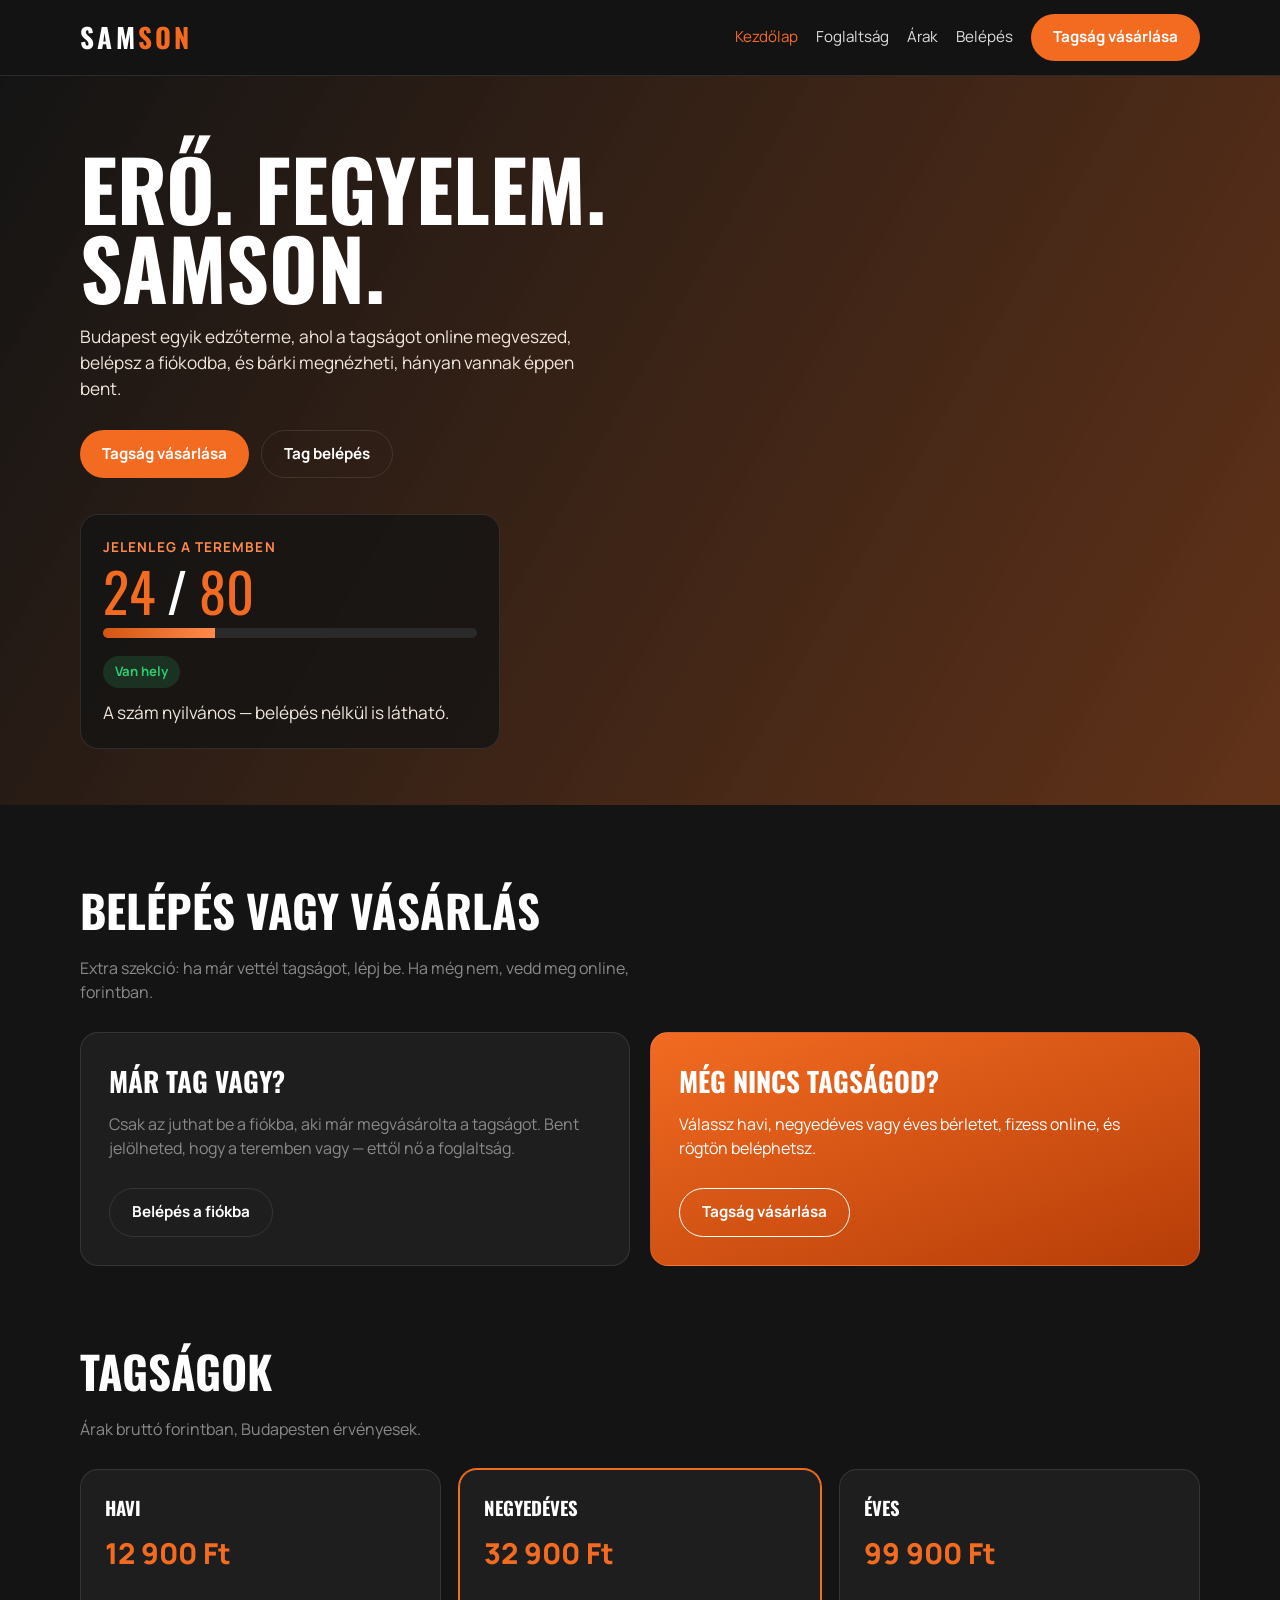
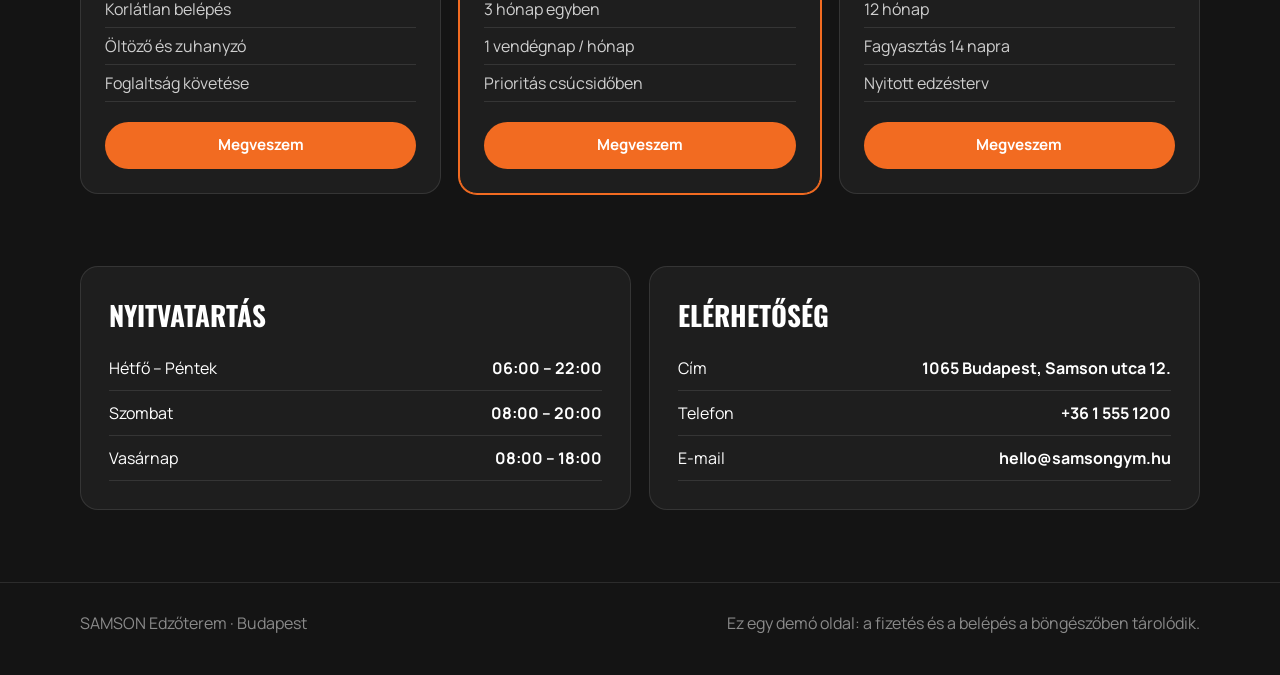
==== samson-gym/index.html @ 5b3808ea "1.0" ====
<!DOCTYPE html>
<html lang="hu">
  <head>
    <meta charset="UTF-8" />
    <meta name="viewport" content="width=device-width, initial-scale=1" />
    <title>Samson Edzőterem | Budapest</title>
    <link rel="preconnect" href="https://fonts.googleapis.com" />
    <link rel="preconnect" href="https://fonts.gstatic.com" crossorigin />
    <link
      href="https://fonts.googleapis.com/css2?family=Manrope:wght@400;600;700;800&family=Oswald:wght@500;700&display=swap"
      rel="stylesheet"
    />
    <link rel="stylesheet" href="css/style.css" />
  </head>
  <body>
    <header class="site-header">
      <div class="container header-inner">
        <a class="logo" href="index.html">SAM<span>SON</span></a>
        <nav>
          <a class="active" href="index.html">Kezdőlap</a>
          <a href="index.html#foglaltsag">Foglaltság</a>
          <a href="index.html#arak">Árak</a>
          <a href="belepes.html" data-when-guest>Belépés</a>
          <a href="fiok.html" data-when-member style="display: none">Fiókom</a>
          <a class="btn btn-primary" href="tagsag.html" data-when-guest>Tagság vásárlása</a>
          <a class="btn btn-ghost" href="#" data-when-member data-logout style="display: none">Kilépés</a>
        </nav>
      </div>
    </header>

    <section class="hero">
      <div class="container">
        <h1>Erő. Fegyelem. Samson.</h1>
        <p>
          Budapest egyik edzőterme, ahol a tagságot online megveszed, belépsz a
          fiókodba, és bárki megnézheti, hányan vannak éppen bent.
        </p>
        <div class="hero-actions">
          <a class="btn btn-primary" href="tagsag.html">Tagság vásárlása</a>
          <a class="btn btn-ghost" href="belepes.html">Tag belépés</a>
        </div>
        <div class="occupancy-card" id="foglaltsag">
          <h2>Jelenleg a teremben</h2>
          <div class="occ-number"><span data-occ-count>0</span> / <span data-occ-cap>80</span></div>
          <div class="bar"><i data-occ-bar></i></div>
          <span data-occ-status class="status-pill status-ok">Van hely</span>
          <p class="lead" style="margin: 12px 0 0">A szám nyilvános — belépés nélkül is látható.</p>
        </div>
      </div>
    </section>

    <section class="section">
      <div class="container">
        <h2>Belépés vagy vásárlás</h2>
        <p class="lead">
          Extra szekció: ha már vettél tagságot, lépj be. Ha még nem, vedd meg
          online, forintban.
        </p>
        <div class="split">
          <article class="panel">
            <h3>Már tag vagy?</h3>
            <p class="lead">
              Csak az juthat be a fiókba, aki már megvásárolta a tagságot.
              Bent jelölheted, hogy a teremben vagy — ettől nő a foglaltság.
            </p>
            <a class="btn btn-ghost" href="belepes.html">Belépés a fiókba</a>
          </article>
          <article class="panel accent">
            <h3>Még nincs tagságod?</h3>
            <p class="lead" style="color: #fff">
              Válassz havi, negyedéves vagy éves bérletet, fizess online, és
              rögtön beléphetsz.
            </p>
            <a class="btn btn-ghost" href="tagsag.html" style="border-color: #fff">Tagság vásárlása</a>
          </article>
        </div>
      </div>
    </section>

    <section class="section" id="arak" style="padding-top: 0">
      <div class="container">
        <h2>Tagságok</h2>
        <p class="lead">Árak bruttó forintban, Budapesten érvényesek.</p>
        <div class="plans">
          <article class="plan">
            <h3>Havi</h3>
            <div class="price">12 900 Ft</div>
            <ul>
              <li>Korlátlan belépés</li>
              <li>Öltöző és zuhanyzó</li>
              <li>Foglaltság követése</li>
            </ul>
            <a class="btn btn-primary btn-block" href="tagsag.html">Megveszem</a>
          </article>
          <article class="plan featured">
            <h3>Negyedéves</h3>
            <div class="price">32 900 Ft</div>
            <ul>
              <li>3 hónap egyben</li>
              <li>1 vendégnap / hónap</li>
              <li>Prioritás csúcsidőben</li>
            </ul>
            <a class="btn btn-primary btn-block" href="tagsag.html">Megveszem</a>
          </article>
          <article class="plan">
            <h3>Éves</h3>
            <div class="price">99 900 Ft</div>
            <ul>
              <li>12 hónap</li>
              <li>Fagyasztás 14 napra</li>
              <li>Nyitott edzésterv</li>
            </ul>
            <a class="btn btn-primary btn-block" href="tagsag.html">Megveszem</a>
          </article>
        </div>
      </div>
    </section>

    <section class="section" style="padding-top: 0">
      <div class="container hours">
        <article class="panel">
          <h3>Nyitvatartás</h3>
          <div class="info-row"><span>Hétfő – Péntek</span><strong>06:00 – 22:00</strong></div>
          <div class="info-row"><span>Szombat</span><strong>08:00 – 20:00</strong></div>
          <div class="info-row"><span>Vasárnap</span><strong>08:00 – 18:00</strong></div>
        </article>
        <article class="panel">
          <h3>Elérhetőség</h3>
          <div class="info-row"><span>Cím</span><strong>1065 Budapest, Samson utca 12.</strong></div>
          <div class="info-row"><span>Telefon</span><strong>+36 1 555 1200</strong></div>
          <div class="info-row"><span>E-mail</span><strong>hello@samsongym.hu</strong></div>
        </article>
      </div>
    </section>

    <footer>
      <div class="container footer-grid">
        <div>SAMSON Edzőterem · Budapest</div>
        <div>Ez egy demó oldal: a fizetés és a belépés a böngészőben tárolódik.</div>
      </div>
    </footer>
    <script src="js/app.js"></script>
  </body>
</html>
---- samson-gym/css/style.css ----
:root {
  --orange: #f26b21;
  --orange-dark: #d45512;
  --orange-soft: #ff8a4c;
  --ink: #141414;
  --ink-2: #1e1e1e;
  --muted: #8a8a8a;
  --paper: #f6f1ea;
  --white: #fff;
  --line: rgba(255, 255, 255, 0.1);
  --ok: #2ecc71;
  --danger: #e74c3c;
  --shadow: 0 20px 50px rgba(0, 0, 0, 0.35);
  --radius: 18px;
}

* {
  box-sizing: border-box;
  margin: 0;
  padding: 0;
}

html {
  scroll-behavior: smooth;
}

body {
  font-family: "Manrope", system-ui, sans-serif;
  background: var(--ink);
  color: var(--white);
  line-height: 1.5;
  min-height: 100vh;
}

img {
  max-width: 100%;
  display: block;
}

a {
  color: inherit;
  text-decoration: none;
}

.container {
  width: min(1120px, calc(100% - 40px));
  margin: 0 auto;
}

.site-header {
  position: sticky;
  top: 0;
  z-index: 40;
  background: rgba(20, 20, 20, 0.92);
  backdrop-filter: blur(12px);
  border-bottom: 1px solid var(--line);
}

.header-inner {
  display: flex;
  align-items: center;
  justify-content: space-between;
  gap: 16px;
  padding: 14px 0;
  flex-wrap: wrap;
}

.logo {
  font-family: "Oswald", sans-serif;
  font-size: 1.7rem;
  letter-spacing: 0.12em;
  font-weight: 700;
}

.logo span {
  color: var(--orange);
}

nav {
  display: flex;
  align-items: center;
  gap: 18px;
  flex-wrap: wrap;
}

nav a {
  color: #ddd;
  font-size: 0.95rem;
}

nav a:hover,
nav a.active {
  color: var(--orange);
}

.btn {
  display: inline-flex;
  align-items: center;
  justify-content: center;
  gap: 8px;
  border: 0;
  cursor: pointer;
  border-radius: 999px;
  padding: 12px 22px;
  font-weight: 700;
  font-family: inherit;
  font-size: 0.95rem;
  transition: 0.2s ease;
}

.btn-primary {
  background: var(--orange);
  color: var(--white);
}

.btn-primary:hover {
  background: var(--orange-dark);
  transform: translateY(-1px);
}

.btn-ghost {
  background: transparent;
  color: var(--white);
  border: 1px solid var(--line);
}

.btn-ghost:hover {
  border-color: var(--orange);
  color: var(--orange);
}

.btn-block {
  width: 100%;
}

.hero {
  position: relative;
  overflow: hidden;
  padding: 72px 0 56px;
  background:
    linear-gradient(120deg, rgba(20, 20, 20, 0.88), rgba(242, 107, 33, 0.35)),
    url("https://images.unsplash.com/photo-1534438327276-14e5300c3a48?auto=format&fit=crop&w=1600&q=80")
      center / cover no-repeat;
}

.hero h1 {
  font-family: "Oswald", sans-serif;
  font-size: clamp(2.6rem, 7vw, 5.2rem);
  line-height: 0.95;
  text-transform: uppercase;
  max-width: 14ch;
}

.hero p {
  margin: 18px 0 28px;
  max-width: 46ch;
  color: #f0e6dc;
  font-size: 1.08rem;
}

.hero-actions {
  display: flex;
  gap: 12px;
  flex-wrap: wrap;
}

.occupancy-card {
  margin-top: 36px;
  background: rgba(20, 20, 20, 0.78);
  border: 1px solid var(--line);
  border-radius: var(--radius);
  padding: 22px;
  max-width: 420px;
}

.occupancy-card h2 {
  font-size: 0.85rem;
  letter-spacing: 0.08em;
  text-transform: uppercase;
  color: var(--orange-soft);
}

.occ-number {
  font-family: "Oswald", sans-serif;
  font-size: 3.4rem;
  line-height: 1;
  margin: 6px 0;
}

.occ-number span {
  color: var(--orange);
}

.bar {
  height: 10px;
  background: #2a2a2a;
  border-radius: 999px;
  overflow: hidden;
  margin: 10px 0;
}

.bar > i {
  display: block;
  height: 100%;
  width: 0;
  background: linear-gradient(90deg, var(--orange-dark), var(--orange-soft));
  transition: width 0.4s ease;
}

.status-pill {
  display: inline-block;
  margin-top: 8px;
  padding: 6px 12px;
  border-radius: 999px;
  font-size: 0.82rem;
  font-weight: 700;
}

.status-ok {
  background: rgba(46, 204, 113, 0.15);
  color: var(--ok);
}

.status-busy {
  background: rgba(242, 107, 33, 0.18);
  color: var(--orange-soft);
}

.status-full {
  background: rgba(231, 76, 60, 0.18);
  color: #ff8b80;
}

.section {
  padding: 72px 0;
}

.section h2,
.page-title {
  font-family: "Oswald", sans-serif;
  text-transform: uppercase;
  font-size: clamp(1.8rem, 4vw, 2.8rem);
  margin-bottom: 12px;
}

.lead {
  color: var(--muted);
  max-width: 60ch;
  margin-bottom: 28px;
}

.split {
  display: grid;
  grid-template-columns: 1fr 1fr;
  gap: 20px;
}

.panel {
  background: var(--ink-2);
  border: 1px solid var(--line);
  border-radius: var(--radius);
  padding: 28px;
}

.panel.accent {
  background: linear-gradient(160deg, #f26b21, #b63d08);
}

.panel h3 {
  font-family: "Oswald", sans-serif;
  font-size: 1.7rem;
  text-transform: uppercase;
  margin-bottom: 10px;
}

.plans {
  display: grid;
  grid-template-columns: repeat(3, 1fr);
  gap: 18px;
}

.plan {
  background: var(--ink-2);
  border: 1px solid var(--line);
  border-radius: var(--radius);
  padding: 24px;
}

.plan.featured {
  border-color: var(--orange);
  box-shadow: 0 0 0 1px var(--orange);
}

.plan h3 {
  font-family: "Oswald", sans-serif;
  text-transform: uppercase;
}

.price {
  font-size: 1.8rem;
  font-weight: 800;
  margin: 10px 0 16px;
  color: var(--orange);
}

.plan ul {
  list-style: none;
  color: #cfcfcf;
  margin-bottom: 20px;
}

.plan li {
  padding: 6px 0;
  border-bottom: 1px solid var(--line);
}

.hours {
  display: grid;
  grid-template-columns: 1fr 1fr;
  gap: 18px;
}

.info-row {
  display: flex;
  justify-content: space-between;
  padding: 10px 0;
  border-bottom: 1px solid var(--line);
}

form {
  display: grid;
  gap: 12px;
}

label {
  font-size: 0.88rem;
  color: #d8d8d8;
}

input,
select {
  width: 100%;
  margin-top: 6px;
  padding: 12px 14px;
  border-radius: 12px;
  border: 1px solid #3a3a3a;
  background: #111;
  color: white;
  font: inherit;
}

.alert {
  padding: 12px 14px;
  border-radius: 12px;
  margin-bottom: 14px;
  display: none;
}

.alert.show {
  display: block;
}

.alert.ok {
  background: rgba(46, 204, 113, 0.15);
  color: #8ff0b5;
}

.alert.err {
  background: rgba(231, 76, 60, 0.16);
  color: #ffb3ab;
}

.page-hero {
  padding: 48px 0 12px;
}

.hidden-auth {
  display: none;
}

footer {
  border-top: 1px solid var(--line);
  padding: 28px 0 40px;
  color: var(--muted);
}

.footer-grid {
  display: flex;
  justify-content: space-between;
  gap: 16px;
  flex-wrap: wrap;
}

@media (max-width: 800px) {
  .split,
  .plans,
  .hours {
    grid-template-columns: 1fr;
  }

  nav {
    width: 100%;
    gap: 10px;
  }

  nav a {
    font-size: 0.85rem;
  }

  .btn {
    padding: 10px 16px;
  }
}
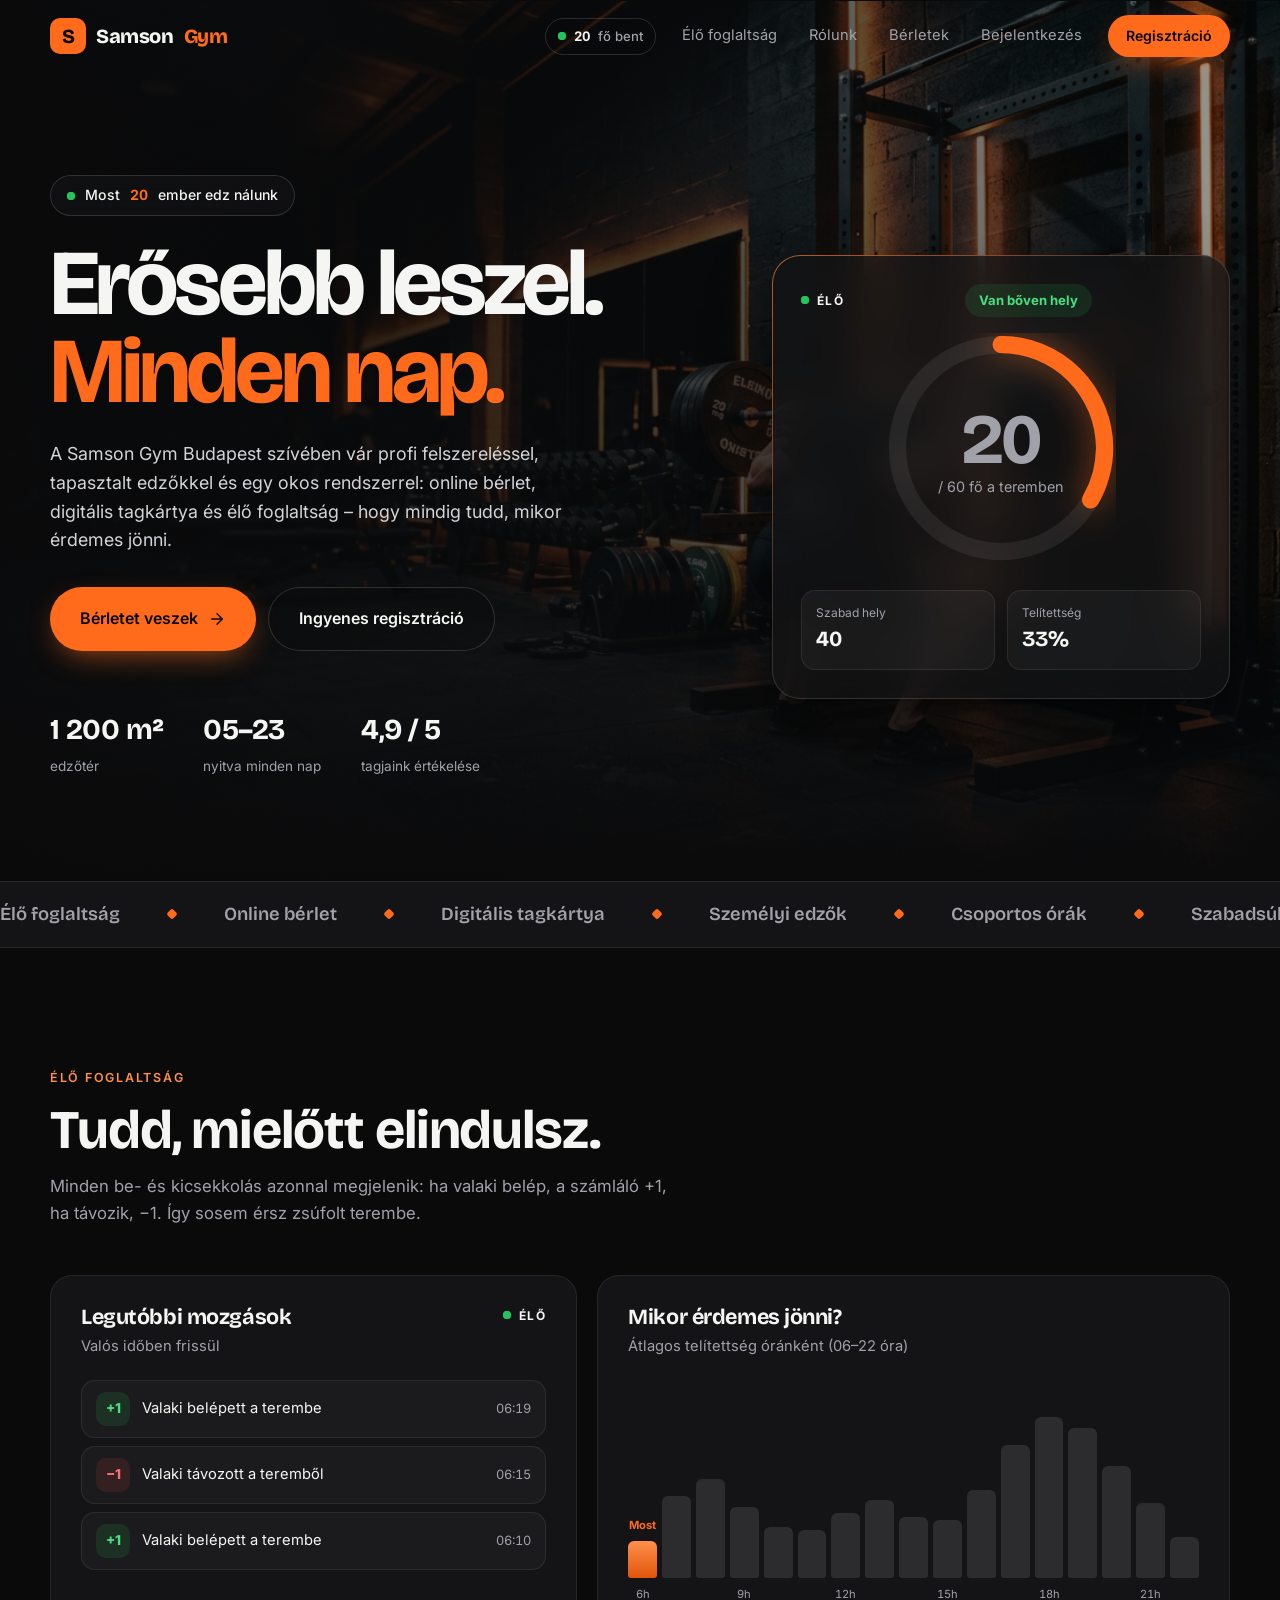
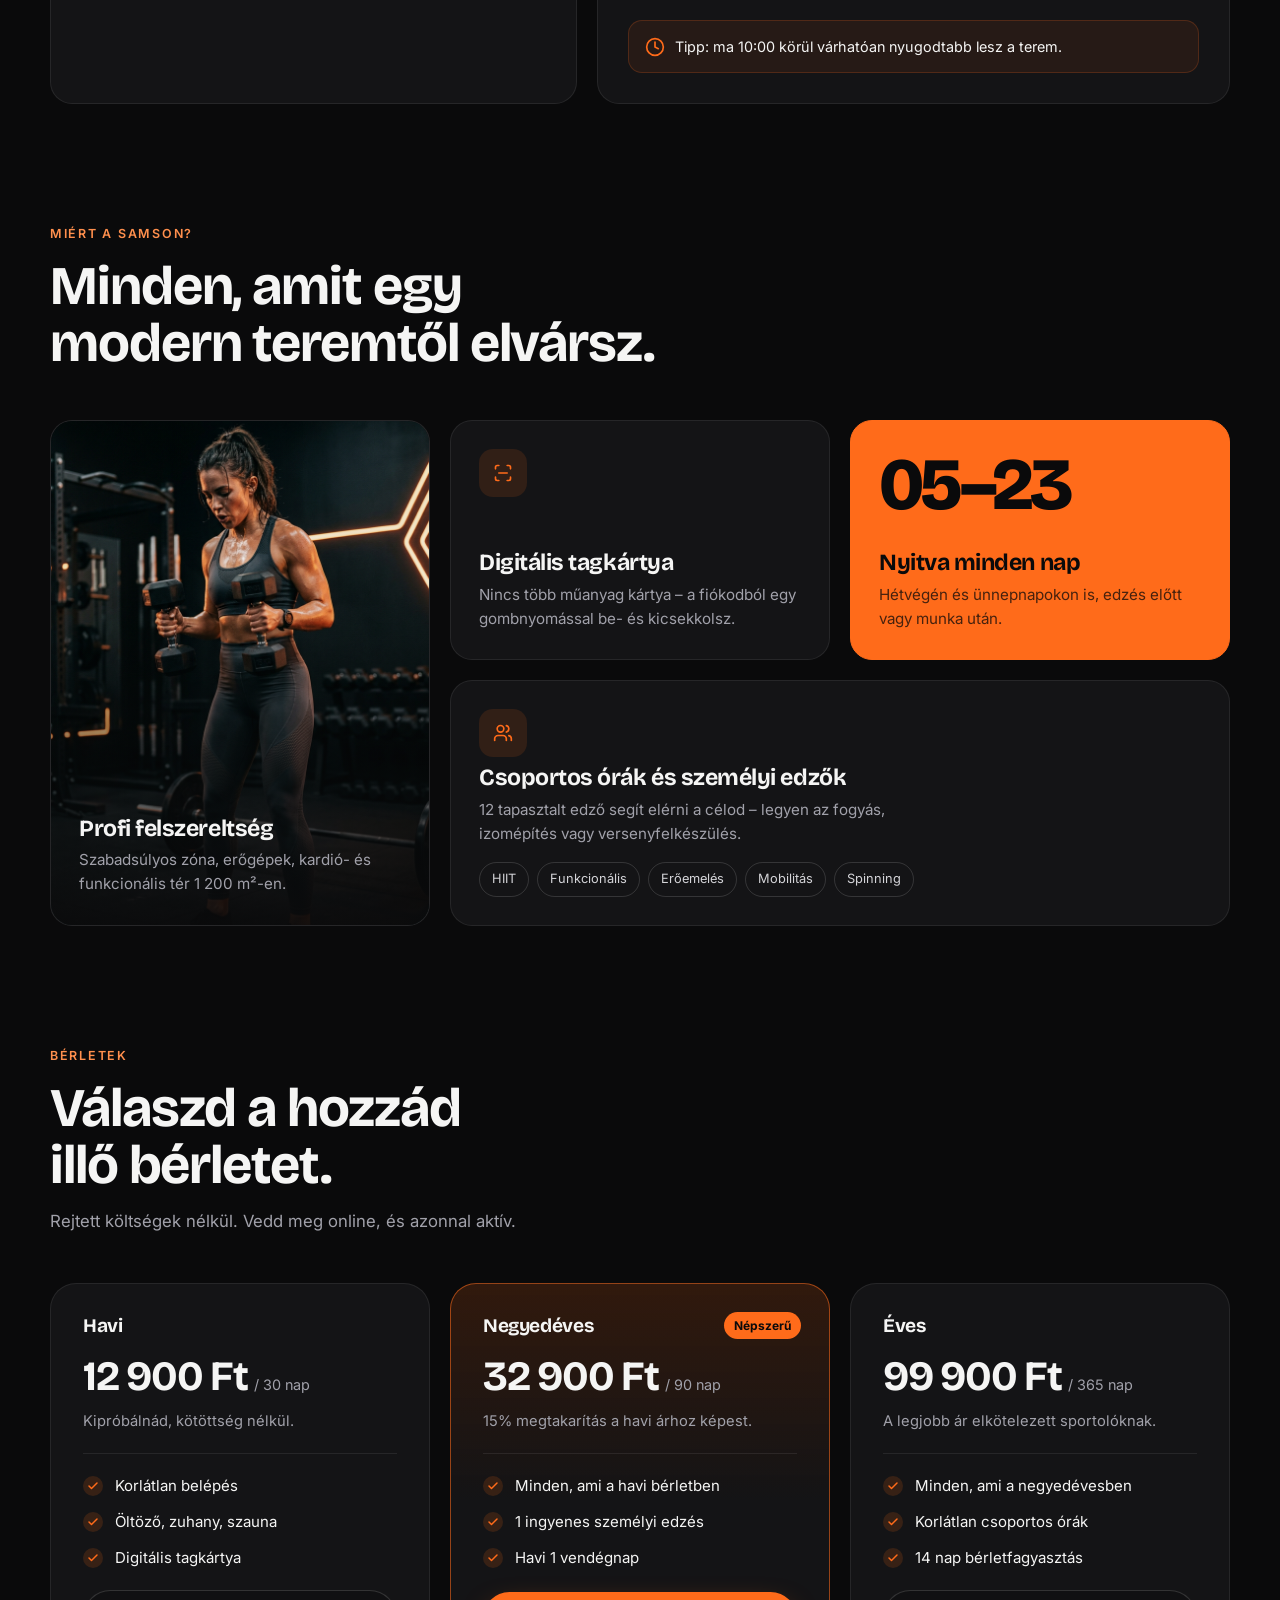
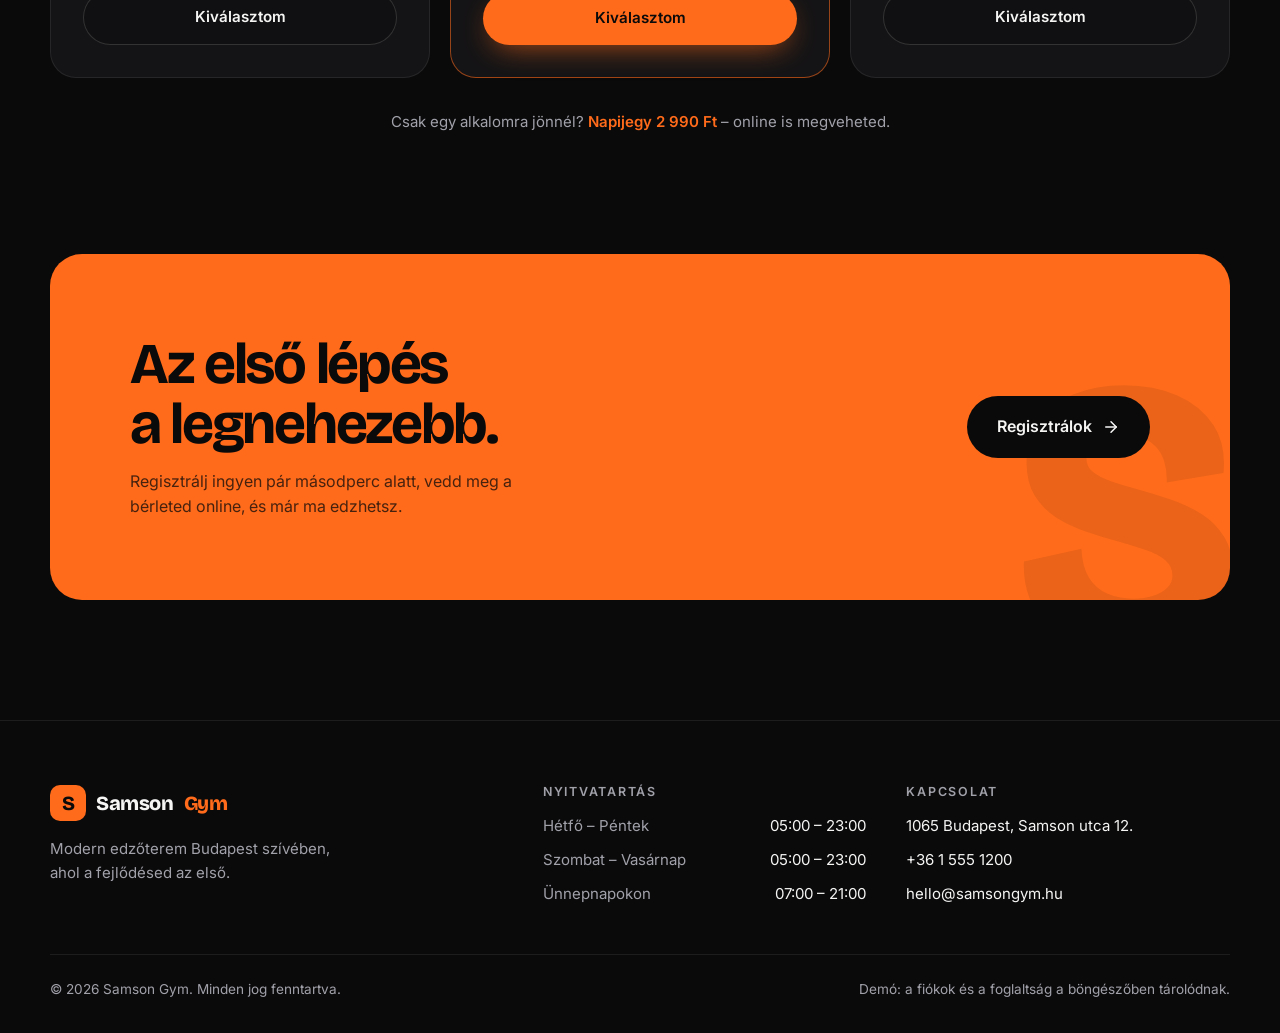
==== commit ec89c891: "feat: revamp homepage with login/register forms and dynamic content Co-authored-by: m1l4n99 <1442407" ====
--- a/samson-gym/index.html
+++ b/samson-gym/index.html
@@ -3,142 +3,258 @@
   <head>
     <meta charset="UTF-8" />
     <meta name="viewport" content="width=device-width, initial-scale=1" />
-    <title>Samson Edzőterem | Budapest</title>
+    <meta name="theme-color" content="#0a0a0b" />
+    <meta name="description" content="Samson Gym – modern edzőterem Budapesten. Online bérletvásárlás, digitális tagkártya és élő foglaltság." />
+    <title>Samson Gym | Modern edzőterem Budapesten</title>
     <link rel="preconnect" href="https://fonts.googleapis.com" />
     <link rel="preconnect" href="https://fonts.gstatic.com" crossorigin />
-    <link
-      href="https://fonts.googleapis.com/css2?family=Manrope:wght@400;600;700;800&family=Oswald:wght@500;700&display=swap"
-      rel="stylesheet"
-    />
+    <link href="https://fonts.googleapis.com/css2?family=Bricolage+Grotesque:opsz,wght@12..96,600;12..96,700;12..96,800&family=Inter:wght@400;500;600;700;800&display=swap" rel="stylesheet" />
     <link rel="stylesheet" href="css/style.css" />
+    <script src="js/app.js" defer></script>
   </head>
   <body>
-    <header class="site-header">
+    <header class="site-header" data-header>
       <div class="container header-inner">
-        <a class="logo" href="index.html">SAM<span>SON</span></a>
-        <nav>
-          <a class="active" href="index.html">Kezdőlap</a>
-          <a href="index.html#foglaltsag">Foglaltság</a>
-          <a href="index.html#arak">Árak</a>
-          <a href="belepes.html" data-when-guest>Belépés</a>
-          <a href="fiok.html" data-when-member style="display: none">Fiókom</a>
-          <a class="btn btn-primary" href="tagsag.html" data-when-guest>Tagság vásárlása</a>
-          <a class="btn btn-ghost" href="#" data-when-member data-logout style="display: none">Kilépés</a>
+        <a class="logo" href="index.html" aria-label="Samson Gym kezdőlap">
+          <span class="logo-mark" aria-hidden="true">S</span>Samson<span class="logo-accent">Gym</span>
+        </a>
+        <a class="nav-live" href="#elo" aria-label="Élő foglaltság">
+          <i class="dot" aria-hidden="true"></i><strong data-occ-count>20</strong><span class="nav-live-text">fő bent</span>
+        </a>
+        <button class="nav-toggle" type="button" aria-label="Menü megnyitása" aria-expanded="false" aria-controls="main-nav" data-nav-toggle>
+          <span></span><span></span>
+        </button>
+        <nav id="main-nav" class="main-nav" aria-label="Fő navigáció">
+          <a href="#elo">Élő foglaltság</a>
+          <a href="#rolunk">Rólunk</a>
+          <a href="tagsag.html">Bérletek</a>
+          <a href="belepes.html#bejelentkezes" data-when-guest>Bejelentkezés</a>
+          <a href="fiok.html" data-when-member hidden>Fiókom</a>
+          <a class="btn btn-primary btn-sm" href="belepes.html#regisztracio" data-when-guest>Regisztráció</a>
+          <button class="btn btn-ghost btn-sm" type="button" data-when-member data-logout hidden>Kijelentkezés</button>
         </nav>
       </div>
     </header>
 
-    <section class="hero">
+    <main>
+      <section class="hero">
+        <div class="hero-bg"><img src="images/hero.png" alt="" fetchpriority="high" /></div>
+        <div class="container hero-grid">
+          <div data-reveal>
+            <span class="eyebrow-pill"><i class="dot" aria-hidden="true"></i>Most <strong data-occ-count>20</strong> ember edz nálunk</span>
+            <h1>Erősebb leszel.<br /><em>Minden nap.</em></h1>
+            <p class="hero-lead">
+              A Samson Gym Budapest szívében vár profi felszereléssel, tapasztalt edzőkkel és egy okos rendszerrel:
+              online bérlet, digitális tagkártya és élő foglaltság – hogy mindig tudd, mikor érdemes jönni.
+            </p>
+            <div class="hero-actions">
+              <a class="btn btn-primary btn-lg" href="tagsag.html">
+                Bérletet veszek
+                <svg class="i" viewBox="0 0 24 24" fill="none" stroke="currentColor" stroke-width="2" stroke-linecap="round" stroke-linejoin="round" aria-hidden="true"><path d="M5 12h14" /><path d="m12 5 7 7-7 7" /></svg>
+              </a>
+              <a class="btn btn-ghost btn-lg" href="belepes.html#regisztracio">Ingyenes regisztráció</a>
+            </div>
+            <div class="hero-stats">
+              <div><strong>1 200 m²</strong><span>edzőtér</span></div>
+              <div><strong>05–23</strong><span>nyitva minden nap</span></div>
+              <div><strong>4,9 / 5</strong><span>tagjaink értékelése</span></div>
+            </div>
+          </div>
+
+          <aside class="live-card" aria-label="Élő foglaltság" data-reveal>
+            <div class="live-card-head">
+              <span class="live-badge"><i class="dot" aria-hidden="true"></i>Élő</span>
+              <span class="status-pill" data-occ-status>Van bőven hely</span>
+            </div>
+            <div class="gauge">
+              <svg viewBox="0 0 120 120" aria-hidden="true">
+                <circle class="gauge-track" cx="60" cy="60" r="54" />
+                <circle class="gauge-fill" cx="60" cy="60" r="54" data-occ-ring />
+              </svg>
+              <div class="gauge-center">
+                <span class="count-wrap">
+                  <strong data-occ-count>20</strong>
+                  <span class="floaters" data-occ-floaters></span>
+                </span>
+                <span>/ <span data-occ-cap>60</span> fő a teremben</span>
+              </div>
+            </div>
+            <div class="live-meta">
+              <div><span>Szabad hely</span><strong data-occ-free>40</strong></div>
+              <div><span>Telítettség</span><strong data-occ-percent>33%</strong></div>
+            </div>
+          </aside>
+        </div>
+      </section>
+
+      <div class="marquee" aria-hidden="true">
+        <div class="marquee-track">
+          <div class="marquee-group">
+            <span>Élő foglaltság</span><span>Online bérlet</span><span>Digitális tagkártya</span><span>Személyi edzők</span><span>Csoportos órák</span><span>Szabadsúlyos zóna</span>
+          </div>
+          <div class="marquee-group">
+            <span>Élő foglaltság</span><span>Online bérlet</span><span>Digitális tagkártya</span><span>Személyi edzők</span><span>Csoportos órák</span><span>Szabadsúlyos zóna</span>
+          </div>
+        </div>
+      </div>
+
+      <section class="section" id="elo">
+        <div class="container">
+          <div class="section-head" data-reveal>
+            <span class="eyebrow">Élő foglaltság</span>
+            <h2>Tudd, mielőtt elindulsz.</h2>
+            <p>Minden be- és kicsekkolás azonnal megjelenik: ha valaki belép, a számláló +1, ha távozik, −1. Így sosem érsz zsúfolt terembe.</p>
+          </div>
+          <div class="live-grid">
+            <article class="card" data-reveal>
+              <div class="card-head">
+                <div>
+                  <h3>Legutóbbi mozgások</h3>
+                  <p class="card-sub">Valós időben frissül</p>
+                </div>
+                <span class="live-badge"><i class="dot" aria-hidden="true"></i>Élő</span>
+              </div>
+              <ol class="feed" data-occ-feed aria-label="Legutóbbi be- és kilépések"></ol>
+            </article>
+            <article class="card" data-reveal>
+              <h3>Mikor érdemes jönni?</h3>
+              <p class="card-sub">Átlagos telítettség óránként (06–22 óra)</p>
+              <div class="peak" data-peak role="img" aria-label="Oszlopdiagram: a legforgalmasabb időszak 17 és 19 óra között, a legnyugodtabb 10 és 11 óra között."></div>
+              <p class="peak-tip">
+                <svg class="i" viewBox="0 0 24 24" fill="none" stroke="currentColor" stroke-width="2" stroke-linecap="round" stroke-linejoin="round" aria-hidden="true"><circle cx="12" cy="12" r="10" /><path d="M12 6v6l4 2" /></svg>
+                <span data-peak-tip>Tipp: reggel 9 és 11 óra között a legnyugodtabb a terem.</span>
+              </p>
+            </article>
+          </div>
+        </div>
+      </section>
+
+      <section class="section" id="rolunk" style="padding-top: 0">
+        <div class="container">
+          <div class="section-head" data-reveal>
+            <span class="eyebrow">Miért a Samson?</span>
+            <h2>Minden, amit egy modern teremtől elvársz.</h2>
+          </div>
+          <div class="bento">
+            <article class="bento-item image tall" data-reveal>
+              <img src="images/training.png" alt="Edző nő súlyzókkal a Samson Gym termében" loading="lazy" />
+              <h3>Profi felszereltség</h3>
+              <p>Szabadsúlyos zóna, erőgépek, kardió- és funkcionális tér 1 200 m²-en.</p>
+            </article>
+            <article class="bento-item" data-reveal>
+              <span class="bento-icon">
+                <svg class="i" viewBox="0 0 24 24" fill="none" stroke="currentColor" stroke-width="2" stroke-linecap="round" stroke-linejoin="round" aria-hidden="true"><path d="M3 7V5a2 2 0 0 1 2-2h2" /><path d="M17 3h2a2 2 0 0 1 2 2v2" /><path d="M21 17v2a2 2 0 0 1-2 2h-2" /><path d="M7 21H5a2 2 0 0 1-2-2v-2" /><path d="M7 12h10" /></svg>
+              </span>
+              <h3>Digitális tagkártya</h3>
+              <p>Nincs több műanyag kártya – a fiókodból egy gombnyomással be- és kicsekkolsz.</p>
+            </article>
+            <article class="bento-item accent" data-reveal>
+              <span class="big-number">05–23</span>
+              <h3>Nyitva minden nap</h3>
+              <p>Hétvégén és ünnepnapokon is, edzés előtt vagy munka után.</p>
+            </article>
+            <article class="bento-item wide" data-reveal>
+              <span class="bento-icon">
+                <svg class="i" viewBox="0 0 24 24" fill="none" stroke="currentColor" stroke-width="2" stroke-linecap="round" stroke-linejoin="round" aria-hidden="true"><path d="M16 21v-2a4 4 0 0 0-4-4H6a4 4 0 0 0-4 4v2" /><circle cx="9" cy="7" r="4" /><path d="M22 21v-2a4 4 0 0 0-3-3.87" /><path d="M16 3.13a4 4 0 0 1 0 7.75" /></svg>
+              </span>
+              <h3>Csoportos órák és személyi edzők</h3>
+              <p>12 tapasztalt edző segít elérni a célod – legyen az fogyás, izomépítés vagy versenyfelkészülés.</p>
+              <div class="tags"><span>HIIT</span><span>Funkcionális</span><span>Erőemelés</span><span>Mobilitás</span><span>Spinning</span></div>
+            </article>
+          </div>
+        </div>
+      </section>
+
+      <section class="section" id="arak" style="padding-top: 0">
+        <div class="container">
+          <div class="section-head" data-reveal>
+            <span class="eyebrow">Bérletek</span>
+            <h2>Válaszd a hozzád illő bérletet.</h2>
+            <p>Rejtett költségek nélkül. Vedd meg online, és azonnal aktív.</p>
+          </div>
+          <div class="pricing">
+            <article class="price-card" data-reveal>
+              <h3>Havi</h3>
+              <div class="price"><strong>12 900 Ft</strong><span>/ 30 nap</span></div>
+              <p class="price-desc">Kipróbálnád, kötöttség nélkül.</p>
+              <ul class="check-list">
+                <li>Korlátlan belépés</li>
+                <li>Öltöző, zuhany, szauna</li>
+                <li>Digitális tagkártya</li>
+              </ul>
+              <a class="btn btn-ghost btn-block" href="tagsag.html?plan=havi">Kiválasztom</a>
+            </article>
+            <article class="price-card featured" data-reveal>
+              <span class="price-badge">Népszerű</span>
+              <h3>Negyedéves</h3>
+              <div class="price"><strong>32 900 Ft</strong><span>/ 90 nap</span></div>
+              <p class="price-desc">15% megtakarítás a havi árhoz képest.</p>
+              <ul class="check-list">
+                <li>Minden, ami a havi bérletben</li>
+                <li>1 ingyenes személyi edzés</li>
+                <li>Havi 1 vendégnap</li>
+              </ul>
+              <a class="btn btn-primary btn-block" href="tagsag.html?plan=negyedeves">Kiválasztom</a>
+            </article>
+            <article class="price-card" data-reveal>
+              <h3>Éves</h3>
+              <div class="price"><strong>99 900 Ft</strong><span>/ 365 nap</span></div>
+              <p class="price-desc">A legjobb ár elkötelezett sportolóknak.</p>
+              <ul class="check-list">
+                <li>Minden, ami a negyedévesben</li>
+                <li>Korlátlan csoportos órák</li>
+                <li>14 nap bérletfagyasztás</li>
+              </ul>
+              <a class="btn btn-ghost btn-block" href="tagsag.html?plan=eves">Kiválasztom</a>
+            </article>
+          </div>
+          <p class="pricing-note">Csak egy alkalomra jönnél? <a class="link" href="tagsag.html?plan=napi">Napijegy 2 990 Ft</a> – online is megveheted.</p>
+        </div>
+      </section>
+
+      <section class="container" data-reveal>
+        <div class="cta-band">
+          <div>
+            <h2>Az első lépés a legnehezebb.</h2>
+            <p>Regisztrálj ingyen pár másodperc alatt, vedd meg a bérleted online, és már ma edzhetsz.</p>
+          </div>
+          <a class="btn btn-dark btn-lg" href="belepes.html#regisztracio">
+            Regisztrálok
+            <svg class="i" viewBox="0 0 24 24" fill="none" stroke="currentColor" stroke-width="2" stroke-linecap="round" stroke-linejoin="round" aria-hidden="true"><path d="M5 12h14" /><path d="m12 5 7 7-7 7" /></svg>
+          </a>
+        </div>
+      </section>
+    </main>
+
+    <footer class="site-footer">
       <div class="container">
-        <h1>Erő. Fegyelem. Samson.</h1>
-        <p>
-          Budapest egyik edzőterme, ahol a tagságot online megveszed, belépsz a
-          fiókodba, és bárki megnézheti, hányan vannak éppen bent.
-        </p>
-        <div class="hero-actions">
-          <a class="btn btn-primary" href="tagsag.html">Tagság vásárlása</a>
-          <a class="btn btn-ghost" href="belepes.html">Tag belépés</a>
-        </div>
-        <div class="occupancy-card" id="foglaltsag">
-          <h2>Jelenleg a teremben</h2>
-          <div class="occ-number"><span data-occ-count>0</span> / <span data-occ-cap>80</span></div>
-          <div class="bar"><i data-occ-bar></i></div>
-          <span data-occ-status class="status-pill status-ok">Van hely</span>
-          <p class="lead" style="margin: 12px 0 0">A szám nyilvános — belépés nélkül is látható.</p>
-        </div>
-      </div>
-    </section>
-
-    <section class="section">
-      <div class="container">
-        <h2>Belépés vagy vásárlás</h2>
-        <p class="lead">
-          Extra szekció: ha már vettél tagságot, lépj be. Ha még nem, vedd meg
-          online, forintban.
-        </p>
-        <div class="split">
-          <article class="panel">
-            <h3>Már tag vagy?</h3>
-            <p class="lead">
-              Csak az juthat be a fiókba, aki már megvásárolta a tagságot.
-              Bent jelölheted, hogy a teremben vagy — ettől nő a foglaltság.
-            </p>
-            <a class="btn btn-ghost" href="belepes.html">Belépés a fiókba</a>
-          </article>
-          <article class="panel accent">
-            <h3>Még nincs tagságod?</h3>
-            <p class="lead" style="color: #fff">
-              Válassz havi, negyedéves vagy éves bérletet, fizess online, és
-              rögtön beléphetsz.
-            </p>
-            <a class="btn btn-ghost" href="tagsag.html" style="border-color: #fff">Tagság vásárlása</a>
-          </article>
-        </div>
-      </div>
-    </section>
-
-    <section class="section" id="arak" style="padding-top: 0">
-      <div class="container">
-        <h2>Tagságok</h2>
-        <p class="lead">Árak bruttó forintban, Budapesten érvényesek.</p>
-        <div class="plans">
-          <article class="plan">
-            <h3>Havi</h3>
-            <div class="price">12 900 Ft</div>
+        <div class="footer-grid">
+          <div>
+            <a class="logo" href="index.html"><span class="logo-mark" aria-hidden="true">S</span>Samson<span class="logo-accent">Gym</span></a>
+            <p>Modern edzőterem Budapest szívében, ahol a fejlődésed az első.</p>
+          </div>
+          <div>
+            <h2>Nyitvatartás</h2>
             <ul>
-              <li>Korlátlan belépés</li>
-              <li>Öltöző és zuhanyzó</li>
-              <li>Foglaltság követése</li>
+              <li class="hours-row"><span>Hétfő – Péntek</span>05:00 – 23:00</li>
+              <li class="hours-row"><span>Szombat – Vasárnap</span>05:00 – 23:00</li>
+              <li class="hours-row"><span>Ünnepnapokon</span>07:00 – 21:00</li>
             </ul>
-            <a class="btn btn-primary btn-block" href="tagsag.html">Megveszem</a>
-          </article>
-          <article class="plan featured">
-            <h3>Negyedéves</h3>
-            <div class="price">32 900 Ft</div>
+          </div>
+          <div>
+            <h2>Kapcsolat</h2>
             <ul>
-              <li>3 hónap egyben</li>
-              <li>1 vendégnap / hónap</li>
-              <li>Prioritás csúcsidőben</li>
+              <li>1065 Budapest, Samson utca 12.</li>
+              <li><a href="tel:+3615551200">+36 1 555 1200</a></li>
+              <li><a href="mailto:hello@samsongym.hu">hello@samsongym.hu</a></li>
             </ul>
-            <a class="btn btn-primary btn-block" href="tagsag.html">Megveszem</a>
-          </article>
-          <article class="plan">
-            <h3>Éves</h3>
-            <div class="price">99 900 Ft</div>
-            <ul>
-              <li>12 hónap</li>
-              <li>Fagyasztás 14 napra</li>
-              <li>Nyitott edzésterv</li>
-            </ul>
-            <a class="btn btn-primary btn-block" href="tagsag.html">Megveszem</a>
-          </article>
-        </div>
-      </div>
-    </section>
-
-    <section class="section" style="padding-top: 0">
-      <div class="container hours">
-        <article class="panel">
-          <h3>Nyitvatartás</h3>
-          <div class="info-row"><span>Hétfő – Péntek</span><strong>06:00 – 22:00</strong></div>
-          <div class="info-row"><span>Szombat</span><strong>08:00 – 20:00</strong></div>
-          <div class="info-row"><span>Vasárnap</span><strong>08:00 – 18:00</strong></div>
-        </article>
-        <article class="panel">
-          <h3>Elérhetőség</h3>
-          <div class="info-row"><span>Cím</span><strong>1065 Budapest, Samson utca 12.</strong></div>
-          <div class="info-row"><span>Telefon</span><strong>+36 1 555 1200</strong></div>
-          <div class="info-row"><span>E-mail</span><strong>hello@samsongym.hu</strong></div>
-        </article>
-      </div>
-    </section>
-
-    <footer>
-      <div class="container footer-grid">
-        <div>SAMSON Edzőterem · Budapest</div>
-        <div>Ez egy demó oldal: a fizetés és a belépés a böngészőben tárolódik.</div>
+          </div>
+        </div>
+        <div class="footer-bottom">
+          <span>© <span data-year>2026</span> Samson Gym. Minden jog fenntartva.</span>
+          <span>Demó: a fiókok és a foglaltság a böngészőben tárolódnak.</span>
+        </div>
       </div>
     </footer>
-    <script src="js/app.js"></script>
   </body>
 </html>
--- a/samson-gym/css/style.css
+++ b/samson-gym/css/style.css
@@ -1,35 +1,46 @@
 :root {
-  --orange: #f26b21;
-  --orange-dark: #d45512;
-  --orange-soft: #ff8a4c;
-  --ink: #141414;
-  --ink-2: #1e1e1e;
-  --muted: #8a8a8a;
-  --paper: #f6f1ea;
-  --white: #fff;
-  --line: rgba(255, 255, 255, 0.1);
-  --ok: #2ecc71;
-  --danger: #e74c3c;
-  --shadow: 0 20px 50px rgba(0, 0, 0, 0.35);
-  --radius: 18px;
-}
-
-* {
+  --bg: #0a0a0b;
+  --surface: #141416;
+  --line: rgba(255, 255, 255, 0.08);
+  --line-2: rgba(255, 255, 255, 0.14);
+  --text: #f5f5f4;
+  --muted: #a1a1aa;
+  --orange: #ff6b1a;
+  --orange-2: #ff8f4d;
+  --orange-deep: #e2550a;
+  --green: #22c55e;
+  --red: #ef4444;
+  --radius: 22px;
+  --font-head: "Bricolage Grotesque", system-ui, sans-serif;
+  --font-body: "Inter", system-ui, sans-serif;
+  --ease: cubic-bezier(0.2, 0.8, 0.2, 1);
+}
+
+*,
+*::before,
+*::after {
   box-sizing: border-box;
   margin: 0;
   padding: 0;
 }
 
+[hidden] {
+  display: none !important;
+}
+
 html {
   scroll-behavior: smooth;
+  -webkit-text-size-adjust: 100%;
 }
 
 body {
-  font-family: "Manrope", system-ui, sans-serif;
-  background: var(--ink);
-  color: var(--white);
-  line-height: 1.5;
+  font-family: var(--font-body);
+  background: var(--bg);
+  color: var(--text);
+  line-height: 1.6;
   min-height: 100vh;
+  overflow-x: hidden;
+  -webkit-font-smoothing: antialiased;
 }
 
 img {
@@ -42,372 +53,2231 @@
   text-decoration: none;
 }
 
+button {
+  font: inherit;
+  color: inherit;
+  cursor: pointer;
+  background: none;
+  border: 0;
+}
+
+:focus-visible {
+  outline: 2px solid var(--orange);
+  outline-offset: 3px;
+  border-radius: 6px;
+}
+
 .container {
-  width: min(1120px, calc(100% - 40px));
-  margin: 0 auto;
-}
-
+  width: min(1180px, 100% - 40px);
+  margin-inline: auto;
+}
+
+.sr-only {
+  position: absolute;
+  width: 1px;
+  height: 1px;
+  padding: 0;
+  margin: -1px;
+  overflow: hidden;
+  clip: rect(0, 0, 0, 0);
+  white-space: nowrap;
+  border: 0;
+}
+
+h1,
+h2,
+h3 {
+  font-family: var(--font-head);
+  line-height: 1.05;
+  letter-spacing: -0.02em;
+  font-weight: 700;
+  text-wrap: balance;
+}
+
+.i {
+  width: 20px;
+  height: 20px;
+  flex-shrink: 0;
+}
+
+.eyebrow {
+  display: inline-flex;
+  align-items: center;
+  gap: 8px;
+  font-size: 0.78rem;
+  font-weight: 600;
+  letter-spacing: 0.14em;
+  text-transform: uppercase;
+  color: var(--orange-2);
+}
+
+.eyebrow-pill {
+  display: inline-flex;
+  align-items: center;
+  gap: 10px;
+  padding: 8px 16px;
+  border-radius: 999px;
+  border: 1px solid var(--line-2);
+  background: rgba(20, 20, 22, 0.6);
+  backdrop-filter: blur(10px);
+  font-size: 0.88rem;
+  font-weight: 500;
+}
+
+.eyebrow-pill strong {
+  color: var(--orange);
+  font-variant-numeric: tabular-nums;
+}
+
+.section {
+  padding: clamp(72px, 10vw, 120px) 0;
+}
+
+.section-head {
+  display: flex;
+  flex-direction: column;
+  gap: 14px;
+  max-width: 640px;
+  margin-bottom: 48px;
+}
+
+.section-head h2 {
+  font-size: clamp(2rem, 5vw, 3.4rem);
+}
+
+.section-head p {
+  color: var(--muted);
+  font-size: 1.05rem;
+}
+
+.text-orange {
+  color: var(--orange);
+}
+
+.muted {
+  color: var(--muted);
+}
+
+/* Buttons */
+.btn {
+  display: inline-flex;
+  align-items: center;
+  justify-content: center;
+  gap: 10px;
+  padding: 14px 24px;
+  border-radius: 999px;
+  font-weight: 600;
+  font-size: 0.95rem;
+  transition: transform 0.2s, background 0.2s, border-color 0.2s, box-shadow 0.2s, color 0.2s;
+  white-space: nowrap;
+}
+
+.btn-primary {
+  background: var(--orange);
+  color: #0a0a0b;
+  box-shadow: 0 10px 30px -10px rgba(255, 107, 26, 0.7);
+}
+
+.btn-primary:hover {
+  background: var(--orange-2);
+  transform: translateY(-2px);
+}
+
+.btn-ghost {
+  border: 1px solid var(--line-2);
+  color: var(--text);
+  background: rgba(10, 10, 11, 0.3);
+}
+
+.btn-ghost:hover {
+  border-color: var(--orange);
+  color: var(--orange);
+}
+
+.btn-dark {
+  background: #0a0a0b;
+  color: var(--text);
+}
+
+.btn-dark:hover {
+  background: #1f1f22;
+  transform: translateY(-2px);
+}
+
+.btn-sm {
+  padding: 10px 18px;
+  font-size: 0.88rem;
+}
+
+.btn-lg {
+  padding: 18px 30px;
+  font-size: 1rem;
+}
+
+.btn-block {
+  width: 100%;
+}
+
+.btn:disabled {
+  opacity: 0.45;
+  cursor: not-allowed;
+  transform: none;
+  box-shadow: none;
+}
+
+.btn .i {
+  width: 18px;
+  height: 18px;
+}
+
+/* Header */
 .site-header {
   position: sticky;
   top: 0;
-  z-index: 40;
-  background: rgba(20, 20, 20, 0.92);
-  backdrop-filter: blur(12px);
-  border-bottom: 1px solid var(--line);
+  z-index: 50;
+  border-bottom: 1px solid transparent;
+  transition: background 0.3s, border-color 0.3s;
+}
+
+.site-header.scrolled,
+.site-header.open,
+.site-header.solid {
+  background: rgba(10, 10, 11, 0.82);
+  backdrop-filter: blur(16px);
+  -webkit-backdrop-filter: blur(16px);
+  border-color: var(--line);
 }
 
 .header-inner {
   display: flex;
   align-items: center;
+  gap: 12px;
+  height: 72px;
+}
+
+.logo {
+  display: flex;
+  align-items: center;
+  gap: 10px;
+  font-family: var(--font-head);
+  font-weight: 800;
+  font-size: 1.25rem;
+  letter-spacing: -0.02em;
+  margin-right: auto;
+}
+
+.logo-mark {
+  display: grid;
+  place-items: center;
+  width: 36px;
+  height: 36px;
+  border-radius: 10px;
+  background: var(--orange);
+  color: #0a0a0b;
+  font-weight: 800;
+}
+
+.logo-accent {
+  color: var(--orange);
+}
+
+.main-nav {
+  display: flex;
+  align-items: center;
+  gap: 4px;
+}
+
+.main-nav a:not(.btn),
+.main-nav button:not(.btn) {
+  padding: 8px 14px;
+  border-radius: 999px;
+  font-size: 0.92rem;
+  color: var(--muted);
+  transition: color 0.2s, background 0.2s;
+}
+
+.main-nav a:not(.btn):hover,
+.main-nav a[aria-current="page"] {
+  color: var(--text);
+  background: rgba(255, 255, 255, 0.06);
+}
+
+.main-nav .btn {
+  margin-left: 8px;
+}
+
+.nav-live {
+  display: inline-flex;
+  align-items: center;
+  gap: 8px;
+  padding: 7px 12px;
+  border-radius: 999px;
+  border: 1px solid var(--line-2);
+  font-size: 0.82rem;
+  font-weight: 500;
+  color: var(--muted);
+  font-variant-numeric: tabular-nums;
+}
+
+.nav-live strong {
+  color: var(--text);
+}
+
+.dot {
+  width: 8px;
+  height: 8px;
+  border-radius: 50%;
+  background: var(--green);
+  position: relative;
+  display: inline-block;
+  flex-shrink: 0;
+}
+
+.dot::after {
+  content: "";
+  position: absolute;
+  inset: 0;
+  border-radius: 50%;
+  background: inherit;
+  animation: ping 1.8s cubic-bezier(0, 0, 0.2, 1) infinite;
+}
+
+.dot.off {
+  background: var(--muted);
+}
+
+.dot.off::after {
+  display: none;
+}
+
+@keyframes ping {
+  75%,
+  100% {
+    transform: scale(2.6);
+    opacity: 0;
+  }
+}
+
+.nav-toggle {
+  display: none;
+  width: 44px;
+  height: 44px;
+  border-radius: 12px;
+  border: 1px solid var(--line-2);
+  flex-direction: column;
+  align-items: center;
+  justify-content: center;
+  gap: 6px;
+}
+
+.nav-toggle span {
+  width: 18px;
+  height: 2px;
+  background: var(--text);
+  border-radius: 2px;
+  transition: transform 0.3s var(--ease);
+}
+
+.open .nav-toggle span:first-child {
+  transform: translateY(4px) rotate(45deg);
+}
+
+.open .nav-toggle span:last-child {
+  transform: translateY(-4px) rotate(-45deg);
+}
+
+/* Hero */
+.hero {
+  position: relative;
+  margin-top: -72px;
+  padding: calc(72px + clamp(48px, 8vw, 104px)) 0 clamp(56px, 8vw, 104px);
+  overflow: hidden;
+  isolation: isolate;
+}
+
+.hero-bg {
+  position: absolute;
+  inset: 0;
+  z-index: -2;
+}
+
+.hero-bg img {
+  width: 100%;
+  height: 100%;
+  object-fit: cover;
+  object-position: 70% center;
+}
+
+.hero::before {
+  content: "";
+  position: absolute;
+  inset: 0;
+  z-index: -1;
+  background:
+    linear-gradient(90deg, rgba(10, 10, 11, 0.96) 0%, rgba(10, 10, 11, 0.78) 50%, rgba(10, 10, 11, 0.4) 100%),
+    linear-gradient(0deg, var(--bg) 0%, transparent 35%);
+}
+
+.hero-grid {
+  display: grid;
+  grid-template-columns: 1.25fr 0.85fr;
+  gap: 48px;
+  align-items: center;
+}
+
+.hero h1 {
+  font-size: clamp(2.8rem, 7.5vw, 5.8rem);
+  letter-spacing: -0.045em;
+  line-height: 0.95;
+  margin: 24px 0;
+}
+
+.hero h1 em {
+  font-style: normal;
+  color: var(--orange);
+}
+
+.hero-lead {
+  font-size: 1.12rem;
+  color: #d4d4d8;
+  max-width: 48ch;
+  margin-bottom: 32px;
+}
+
+.hero-actions {
+  display: flex;
+  flex-wrap: wrap;
+  gap: 12px;
+}
+
+.hero-stats {
+  display: flex;
+  gap: 40px;
+  margin-top: 56px;
+  flex-wrap: wrap;
+}
+
+.hero-stats strong {
+  display: block;
+  font-family: var(--font-head);
+  font-size: 1.8rem;
+  letter-spacing: -0.02em;
+}
+
+.hero-stats span {
+  font-size: 0.85rem;
+  color: var(--muted);
+}
+
+/* Live card */
+.live-card {
+  position: relative;
+  background: rgba(20, 20, 22, 0.72);
+  backdrop-filter: blur(20px);
+  -webkit-backdrop-filter: blur(20px);
+  border: 1px solid var(--line-2);
+  border-radius: 28px;
+  padding: 28px;
+  box-shadow: 0 30px 80px -20px rgba(0, 0, 0, 0.7);
+}
+
+.live-card::before {
+  content: "";
+  position: absolute;
+  inset: -1px;
+  border-radius: inherit;
+  padding: 1px;
+  background: linear-gradient(140deg, rgba(255, 107, 26, 0.7), transparent 45%);
+  -webkit-mask: linear-gradient(#000 0 0) content-box, linear-gradient(#000 0 0);
+  -webkit-mask-composite: xor;
+  mask-composite: exclude;
+  pointer-events: none;
+}
+
+.live-card-head {
+  display: flex;
+  justify-content: space-between;
+  align-items: center;
+  gap: 12px;
+  margin-bottom: 16px;
+}
+
+.live-badge {
+  display: inline-flex;
+  align-items: center;
+  gap: 8px;
+  font-size: 0.75rem;
+  font-weight: 700;
+  letter-spacing: 0.12em;
+  text-transform: uppercase;
+}
+
+.gauge {
+  position: relative;
+  width: min(230px, 100%);
+  aspect-ratio: 1;
+  margin: 0 auto 20px;
+}
+
+.gauge svg {
+  width: 100%;
+  height: 100%;
+  transform: rotate(-90deg);
+}
+
+.gauge circle {
+  fill: none;
+  stroke-width: 9;
+}
+
+.gauge-track {
+  stroke: rgba(255, 255, 255, 0.07);
+}
+
+.gauge-fill {
+  stroke: var(--orange);
+  stroke-linecap: round;
+  stroke-dasharray: 339.3;
+  stroke-dashoffset: 339.3;
+  transition: stroke-dashoffset 0.9s var(--ease);
+  filter: drop-shadow(0 0 8px rgba(255, 107, 26, 0.5));
+}
+
+.gauge-center {
+  position: absolute;
+  inset: 0;
+  display: flex;
+  flex-direction: column;
+  align-items: center;
+  justify-content: center;
+}
+
+.gauge-center strong {
+  font-family: var(--font-head);
+  font-size: 4.4rem;
+  line-height: 1;
+  letter-spacing: -0.04em;
+  font-variant-numeric: tabular-nums;
+}
+
+.gauge-center > span {
+  color: var(--muted);
+  font-size: 0.9rem;
+}
+
+.count-wrap {
+  position: relative;
+  display: inline-block;
+}
+
+.bump {
+  display: inline-block;
+  animation: bump 0.55s var(--ease);
+}
+
+@keyframes bump {
+  40% {
+    transform: scale(1.14);
+    color: var(--orange);
+  }
+}
+
+.floaters {
+  position: absolute;
+  top: 0;
+  right: -8px;
+  width: 0;
+  height: 0;
+}
+
+.floater {
+  position: absolute;
+  left: 0;
+  top: 0;
+  font-family: var(--font-body);
+  font-weight: 800;
+  font-size: 1.05rem;
+  letter-spacing: 0;
+  animation: floatUp 1.6s ease-out forwards;
+  pointer-events: none;
+  white-space: nowrap;
+}
+
+.floater.up {
+  color: #4ade80;
+}
+
+.floater.down {
+  color: #f87171;
+}
+
+@keyframes floatUp {
+  0% {
+    opacity: 0;
+    transform: translateY(14px);
+  }
+  15% {
+    opacity: 1;
+  }
+  100% {
+    opacity: 0;
+    transform: translateY(-36px);
+  }
+}
+
+.status-pill {
+  display: inline-flex;
+  align-items: center;
+  gap: 8px;
+  padding: 6px 14px;
+  border-radius: 999px;
+  font-size: 0.82rem;
+  font-weight: 700;
+  background: rgba(34, 197, 94, 0.12);
+  color: #4ade80;
+}
+
+.status-pill[data-state="busy"] {
+  background: rgba(255, 107, 26, 0.14);
+  color: var(--orange-2);
+}
+
+.status-pill[data-state="full"] {
+  background: rgba(239, 68, 68, 0.14);
+  color: #f87171;
+}
+
+.live-card .status-pill {
+  display: flex;
+  width: fit-content;
+  margin: 0 auto;
+}
+
+.live-meta {
+  display: grid;
+  grid-template-columns: 1fr 1fr;
+  gap: 12px;
+  margin-top: 20px;
+}
+
+.live-meta div {
+  background: rgba(255, 255, 255, 0.04);
+  border: 1px solid var(--line);
+  border-radius: 14px;
+  padding: 12px 14px;
+}
+
+.live-meta span {
+  display: block;
+  font-size: 0.75rem;
+  color: var(--muted);
+}
+
+.live-meta strong {
+  font-family: var(--font-head);
+  font-size: 1.35rem;
+  font-variant-numeric: tabular-nums;
+}
+
+/* Marquee */
+.marquee {
+  border-block: 1px solid var(--line);
+  background: var(--surface);
+  overflow: hidden;
+  padding: 18px 0;
+}
+
+.marquee-track {
+  display: flex;
+  width: max-content;
+  animation: marquee 32s linear infinite;
+}
+
+.marquee-group {
+  display: flex;
+  gap: 48px;
+  padding-right: 48px;
+}
+
+.marquee-group span {
+  display: inline-flex;
+  align-items: center;
+  gap: 48px;
+  font-family: var(--font-head);
+  font-size: 1.15rem;
+  font-weight: 600;
+  color: var(--muted);
+  white-space: nowrap;
+}
+
+.marquee-group span::after {
+  content: "";
+  width: 8px;
+  height: 8px;
+  background: var(--orange);
+  border-radius: 2px;
+  transform: rotate(45deg);
+}
+
+@keyframes marquee {
+  to {
+    transform: translateX(-50%);
+  }
+}
+
+/* Cards */
+.card {
+  background: var(--surface);
+  border: 1px solid var(--line);
+  border-radius: var(--radius);
+  padding: clamp(22px, 3vw, 30px);
+}
+
+.card h3 {
+  font-size: 1.35rem;
+  margin-bottom: 6px;
+}
+
+.card-sub {
+  color: var(--muted);
+  font-size: 0.92rem;
+  margin-bottom: 22px;
+}
+
+.card-head {
+  display: flex;
+  justify-content: space-between;
+  align-items: flex-start;
+  gap: 16px;
+}
+
+.live-grid {
+  display: grid;
+  grid-template-columns: 1fr 1.2fr;
+  gap: 20px;
+}
+
+.feed {
+  list-style: none;
+  display: flex;
+  flex-direction: column;
+  gap: 8px;
+}
+
+.feed li {
+  display: flex;
+  align-items: center;
+  gap: 12px;
+  padding: 11px 14px;
+  border-radius: 14px;
+  background: rgba(255, 255, 255, 0.03);
+  border: 1px solid var(--line);
+}
+
+.feed li.fresh {
+  animation: slideIn 0.5s var(--ease);
+}
+
+@keyframes slideIn {
+  from {
+    opacity: 0;
+    transform: translateY(-10px);
+  }
+}
+
+.feed-delta {
+  display: grid;
+  place-items: center;
+  width: 34px;
+  height: 34px;
+  border-radius: 10px;
+  font-weight: 800;
+  font-size: 0.85rem;
+  flex-shrink: 0;
+}
+
+.feed-delta.up {
+  background: rgba(34, 197, 94, 0.12);
+  color: #4ade80;
+}
+
+.feed-delta.down {
+  background: rgba(239, 68, 68, 0.12);
+  color: #f87171;
+}
+
+.feed-text {
+  flex: 1;
+  font-size: 0.92rem;
+}
+
+.feed time {
+  font-size: 0.8rem;
+  color: var(--muted);
+  font-variant-numeric: tabular-nums;
+}
+
+.feed-empty {
+  justify-content: center;
+  color: var(--muted);
+  font-size: 0.9rem;
+}
+
+.peak {
+  display: flex;
+  align-items: stretch;
+  gap: 5px;
+  height: 220px;
+  padding-top: 28px;
+}
+
+.peak-col {
+  flex: 1;
+  display: flex;
+  flex-direction: column;
+  align-items: center;
+  gap: 8px;
+  min-width: 0;
+}
+
+.peak-bar-wrap {
+  flex: 1;
+  width: 100%;
+  display: flex;
+  align-items: flex-end;
+}
+
+.peak-bar {
+  position: relative;
+  width: 100%;
+  height: var(--h);
+  border-radius: 6px 6px 3px 3px;
+  background: rgba(255, 255, 255, 0.1);
+  transition: background 0.2s;
+}
+
+.peak-col:hover .peak-bar {
+  background: rgba(255, 255, 255, 0.2);
+}
+
+.peak-col.now .peak-bar {
+  background: linear-gradient(180deg, var(--orange-2), var(--orange-deep));
+}
+
+.peak-col.now .peak-bar::before {
+  content: "Most";
+  position: absolute;
+  top: -24px;
+  left: 50%;
+  transform: translateX(-50%);
+  font-size: 0.7rem;
+  font-weight: 700;
+  color: var(--orange);
+}
+
+.peak-label {
+  font-size: 0.7rem;
+  color: var(--muted);
+  height: 14px;
+  font-variant-numeric: tabular-nums;
+}
+
+.peak-tip {
+  display: flex;
+  align-items: center;
+  gap: 10px;
+  margin-top: 20px;
+  padding: 14px 16px;
+  border-radius: 14px;
+  background: rgba(255, 107, 26, 0.08);
+  border: 1px solid rgba(255, 107, 26, 0.2);
+  font-size: 0.9rem;
+}
+
+.peak-tip .i {
+  color: var(--orange);
+}
+
+/* Bento */
+.bento {
+  display: grid;
+  grid-template-columns: repeat(3, 1fr);
+  grid-auto-rows: minmax(240px, auto);
+  gap: 20px;
+}
+
+.bento-item {
+  position: relative;
+  overflow: hidden;
+  background: var(--surface);
+  border: 1px solid var(--line);
+  border-radius: var(--radius);
+  padding: 28px;
+  display: flex;
+  flex-direction: column;
+  justify-content: flex-end;
+  gap: 8px;
+  transition: border-color 0.3s, transform 0.4s var(--ease);
+}
+
+.bento-item:hover {
+  border-color: rgba(255, 107, 26, 0.4);
+  transform: translateY(-4px);
+}
+
+.bento-item.wide {
+  grid-column: span 2;
+}
+
+.bento-item.tall {
+  grid-row: span 2;
+}
+
+.bento-item.image img {
+  position: absolute;
+  inset: 0;
+  width: 100%;
+  height: 100%;
+  object-fit: cover;
+  transition: transform 0.8s var(--ease);
+}
+
+.bento-item.image:hover img {
+  transform: scale(1.05);
+}
+
+.bento-item.image::after {
+  content: "";
+  position: absolute;
+  inset: 0;
+  background: linear-gradient(0deg, rgba(10, 10, 11, 0.95), rgba(10, 10, 11, 0.05) 60%);
+}
+
+.bento-item > *:not(img) {
+  position: relative;
+  z-index: 1;
+}
+
+.bento-icon {
+  width: 48px;
+  height: 48px;
+  border-radius: 14px;
+  display: grid;
+  place-items: center;
+  background: rgba(255, 107, 26, 0.12);
+  color: var(--orange);
+  margin-bottom: auto;
+}
+
+.bento-item h3 {
+  font-size: 1.45rem;
+}
+
+.bento-item p {
+  color: var(--muted);
+  font-size: 0.95rem;
+  max-width: 46ch;
+}
+
+.bento-item.accent {
+  background: var(--orange);
+  color: #0a0a0b;
+  border-color: var(--orange);
+}
+
+.bento-item.accent p {
+  color: rgba(10, 10, 11, 0.75);
+}
+
+.big-number {
+  font-family: var(--font-head);
+  font-size: clamp(3rem, 6vw, 4.6rem);
+  line-height: 1;
+  font-weight: 800;
+  letter-spacing: -0.05em;
+  margin-bottom: auto;
+}
+
+.tags {
+  display: flex;
+  flex-wrap: wrap;
+  gap: 8px;
+  margin-top: 8px;
+}
+
+.tags span {
+  padding: 6px 12px;
+  border-radius: 999px;
+  border: 1px solid var(--line-2);
+  font-size: 0.8rem;
+  color: #d4d4d8;
+}
+
+/* Pricing */
+.pricing {
+  display: grid;
+  grid-template-columns: repeat(3, 1fr);
+  gap: 20px;
+  align-items: stretch;
+}
+
+.price-card {
+  position: relative;
+  display: flex;
+  flex-direction: column;
+  gap: 20px;
+  padding: 32px;
+  border-radius: 26px;
+  background: var(--surface);
+  border: 1px solid var(--line);
+  transition: transform 0.4s var(--ease), border-color 0.3s;
+}
+
+.price-card:hover {
+  transform: translateY(-4px);
+  border-color: var(--line-2);
+}
+
+.price-card.featured {
+  background: linear-gradient(180deg, rgba(255, 107, 26, 0.16), var(--surface) 55%);
+  border-color: rgba(255, 107, 26, 0.55);
+}
+
+.price-badge {
+  position: absolute;
+  top: 28px;
+  right: 28px;
+  padding: 4px 10px;
+  border-radius: 999px;
+  background: var(--orange);
+  color: #0a0a0b;
+  font-size: 0.75rem;
+  font-weight: 700;
+}
+
+.price-card h3 {
+  font-size: 1.2rem;
+}
+
+.price {
+  display: flex;
+  align-items: baseline;
+  gap: 6px;
+  flex-wrap: wrap;
+}
+
+.price strong {
+  font-family: var(--font-head);
+  font-size: 2.6rem;
+  letter-spacing: -0.03em;
+  line-height: 1;
+}
+
+.price span {
+  color: var(--muted);
+  font-size: 0.9rem;
+}
+
+.price-desc {
+  color: var(--muted);
+  font-size: 0.92rem;
+  margin-top: -8px;
+}
+
+.check-list {
+  list-style: none;
+  display: flex;
+  flex-direction: column;
+  gap: 12px;
+  flex: 1;
+  padding-top: 20px;
+  border-top: 1px solid var(--line);
+}
+
+.check-list li {
+  display: flex;
+  gap: 12px;
+  font-size: 0.94rem;
+  align-items: flex-start;
+}
+
+.check-list li::before {
+  content: "";
+  flex-shrink: 0;
+  width: 20px;
+  height: 20px;
+  margin-top: 2px;
+  border-radius: 50%;
+  background: rgba(255, 107, 26, 0.15)
+    url("data:image/svg+xml,%3Csvg xmlns='http://www.w3.org/2000/svg' viewBox='0 0 24 24' fill='none' stroke='%23ff6b1a' stroke-width='3' stroke-linecap='round' stroke-linejoin='round'%3E%3Cpath d='M20 6 9 17l-5-5'/%3E%3C/svg%3E")
+    center / 12px no-repeat;
+}
+
+.pricing-note {
+  text-align: center;
+  color: var(--muted);
+  margin-top: 32px;
+  font-size: 0.94rem;
+}
+
+/* CTA */
+.cta-band {
+  position: relative;
+  overflow: hidden;
+  border-radius: 32px;
+  padding: clamp(40px, 7vw, 80px);
+  background: var(--orange);
+  color: #0a0a0b;
+  display: flex;
+  align-items: center;
+  justify-content: space-between;
+  gap: 32px;
+  flex-wrap: wrap;
+}
+
+.cta-band h2 {
+  font-size: clamp(2rem, 5vw, 3.6rem);
+  max-width: 14ch;
+  letter-spacing: -0.04em;
+}
+
+.cta-band p {
+  max-width: 42ch;
+  color: rgba(10, 10, 11, 0.75);
+  margin-top: 14px;
+}
+
+.cta-band > * {
+  position: relative;
+  z-index: 1;
+}
+
+.cta-band::after {
+  content: "S";
+  position: absolute;
+  right: -10px;
+  bottom: -110px;
+  font-family: var(--font-head);
+  font-weight: 800;
+  font-size: 24rem;
+  line-height: 1;
+  color: rgba(10, 10, 11, 0.08);
+  pointer-events: none;
+}
+
+/* Footer */
+.site-footer {
+  border-top: 1px solid var(--line);
+  padding: 64px 0 32px;
+  margin-top: clamp(72px, 10vw, 120px);
+}
+
+.footer-grid {
+  display: grid;
+  grid-template-columns: 1.4fr 1fr 1fr;
+  gap: 40px;
+}
+
+.footer-grid p {
+  color: var(--muted);
+  font-size: 0.94rem;
+  margin-top: 16px;
+  max-width: 34ch;
+}
+
+.footer-grid h2 {
+  font-family: var(--font-body);
+  font-size: 0.78rem;
+  letter-spacing: 0.14em;
+  text-transform: uppercase;
+  color: var(--muted);
+  margin-bottom: 16px;
+  font-weight: 600;
+}
+
+.footer-grid ul {
+  list-style: none;
+  display: flex;
+  flex-direction: column;
+  gap: 10px;
+  font-size: 0.94rem;
+}
+
+.footer-grid a:hover {
+  color: var(--orange);
+}
+
+.hours-row {
+  display: flex;
   justify-content: space-between;
   gap: 16px;
-  padding: 14px 0;
+}
+
+.hours-row span {
+  color: var(--muted);
+}
+
+.footer-bottom {
+  display: flex;
+  justify-content: space-between;
+  gap: 16px;
   flex-wrap: wrap;
-}
-
-.logo {
-  font-family: "Oswald", sans-serif;
-  font-size: 1.7rem;
-  letter-spacing: 0.12em;
-  font-weight: 700;
-}
-
-.logo span {
-  color: var(--orange);
-}
-
-nav {
-  display: flex;
-  align-items: center;
-  gap: 18px;
-  flex-wrap: wrap;
-}
-
-nav a {
-  color: #ddd;
-  font-size: 0.95rem;
-}
-
-nav a:hover,
-nav a.active {
-  color: var(--orange);
-}
-
-.btn {
-  display: inline-flex;
-  align-items: center;
-  justify-content: center;
-  gap: 8px;
-  border: 0;
-  cursor: pointer;
-  border-radius: 999px;
-  padding: 12px 22px;
-  font-weight: 700;
-  font-family: inherit;
-  font-size: 0.95rem;
-  transition: 0.2s ease;
-}
-
-.btn-primary {
-  background: var(--orange);
-  color: var(--white);
-}
-
-.btn-primary:hover {
-  background: var(--orange-dark);
-  transform: translateY(-1px);
-}
-
-.btn-ghost {
-  background: transparent;
-  color: var(--white);
-  border: 1px solid var(--line);
-}
-
-.btn-ghost:hover {
-  border-color: var(--orange);
-  color: var(--orange);
-}
-
-.btn-block {
-  width: 100%;
-}
-
-.hero {
+  margin-top: 48px;
+  padding-top: 24px;
+  border-top: 1px solid var(--line);
+  color: var(--muted);
+  font-size: 0.85rem;
+}
+
+/* Inner pages */
+.page {
+  padding: clamp(32px, 5vw, 64px) 0 0;
+}
+
+.page-head {
+  display: flex;
+  flex-direction: column;
+  gap: 14px;
+  max-width: 720px;
+  margin-bottom: 40px;
+}
+
+.page-head h1 {
+  font-size: clamp(2.2rem, 5.5vw, 3.8rem);
+  letter-spacing: -0.04em;
+}
+
+.page-head p {
+  color: var(--muted);
+  font-size: 1.05rem;
+}
+
+/* Auth */
+.auth-wrap {
+  display: grid;
+  grid-template-columns: 1fr 1fr;
+  gap: 20px;
+  align-items: stretch;
+}
+
+.auth-aside {
   position: relative;
   overflow: hidden;
-  padding: 72px 0 56px;
+  border-radius: 28px;
+  padding: clamp(28px, 4vw, 44px);
+  display: flex;
+  flex-direction: column;
+  justify-content: flex-end;
+  gap: 16px;
+  min-height: 600px;
+  isolation: isolate;
+}
+
+.auth-aside img {
+  position: absolute;
+  inset: 0;
+  width: 100%;
+  height: 100%;
+  object-fit: cover;
+  object-position: 70% center;
+  z-index: -2;
+}
+
+.auth-aside::after {
+  content: "";
+  position: absolute;
+  inset: 0;
+  z-index: -1;
+  background: linear-gradient(0deg, rgba(10, 10, 11, 0.96) 10%, rgba(10, 10, 11, 0.2) 70%);
+}
+
+.auth-aside h2 {
+  font-size: clamp(2rem, 4vw, 3rem);
+  letter-spacing: -0.04em;
+}
+
+.auth-aside p {
+  color: #d4d4d8;
+  max-width: 40ch;
+}
+
+.auth-card {
+  background: var(--surface);
+  border: 1px solid var(--line);
+  border-radius: 28px;
+  padding: clamp(24px, 4vw, 44px);
+}
+
+.tabs {
+  position: relative;
+  display: grid;
+  grid-template-columns: 1fr 1fr;
+  padding: 5px;
+  border-radius: 999px;
+  background: rgba(255, 255, 255, 0.04);
+  border: 1px solid var(--line);
+  margin-bottom: 32px;
+}
+
+.tabs::before {
+  content: "";
+  position: absolute;
+  top: 5px;
+  bottom: 5px;
+  left: 5px;
+  width: calc(50% - 5px);
+  border-radius: 999px;
+  background: var(--orange);
+  transition: transform 0.4s var(--ease);
+}
+
+[data-active="register"] .tabs::before {
+  transform: translateX(100%);
+}
+
+.tab {
+  position: relative;
+  z-index: 1;
+  padding: 12px;
+  border-radius: 999px;
+  font-weight: 600;
+  font-size: 0.94rem;
+  color: var(--muted);
+  transition: color 0.3s;
+}
+
+.tab[aria-selected="true"] {
+  color: #0a0a0b;
+}
+
+.tab-panel {
+  animation: panelIn 0.45s var(--ease);
+}
+
+@keyframes panelIn {
+  from {
+    opacity: 0;
+    transform: translateY(8px);
+  }
+}
+
+/* Forms */
+.form {
+  display: flex;
+  flex-direction: column;
+  gap: 18px;
+}
+
+.form-title {
+  font-size: 1.8rem;
+}
+
+.form-sub {
+  color: var(--muted);
+  margin-top: -10px;
+  font-size: 0.95rem;
+}
+
+.field {
+  display: flex;
+  flex-direction: column;
+  gap: 8px;
+}
+
+.field label,
+.field-label {
+  font-size: 0.86rem;
+  font-weight: 600;
+  color: #d4d4d8;
+}
+
+.input-wrap {
+  position: relative;
+}
+
+.input {
+  width: 100%;
+  padding: 14px 16px;
+  border-radius: 14px;
+  border: 1px solid var(--line-2);
+  background: #0f0f11;
+  color: var(--text);
+  font: inherit;
+  font-size: 1rem;
+  transition: border-color 0.2s, box-shadow 0.2s;
+}
+
+.input::placeholder {
+  color: #5b5b63;
+}
+
+.input:focus {
+  outline: none;
+  border-color: var(--orange);
+  box-shadow: 0 0 0 4px rgba(255, 107, 26, 0.15);
+}
+
+.input-wrap .input {
+  padding-right: 54px;
+}
+
+.pass-toggle {
+  position: absolute;
+  right: 8px;
+  top: 50%;
+  transform: translateY(-50%);
+  width: 38px;
+  height: 38px;
+  border-radius: 10px;
+  display: grid;
+  place-items: center;
+  color: var(--muted);
+}
+
+.pass-toggle:hover {
+  color: var(--text);
+}
+
+.field-row {
+  display: grid;
+  grid-template-columns: 1fr 1fr;
+  gap: 14px;
+}
+
+.strength {
+  display: grid;
+  grid-template-columns: repeat(4, 1fr);
+  gap: 6px;
+  margin-top: 2px;
+}
+
+.strength i {
+  height: 4px;
+  border-radius: 4px;
+  background: rgba(255, 255, 255, 0.08);
+  transition: background 0.3s;
+}
+
+.strength[data-score="1"] i:nth-child(-n + 1) {
+  background: var(--red);
+}
+
+.strength[data-score="2"] i:nth-child(-n + 2) {
+  background: var(--orange);
+}
+
+.strength[data-score="3"] i:nth-child(-n + 3) {
+  background: var(--orange-2);
+}
+
+.strength[data-score="4"] i {
+  background: var(--green);
+}
+
+.hint {
+  font-size: 0.78rem;
+  color: var(--muted);
+}
+
+.checkbox {
+  display: flex;
+  gap: 10px;
+  align-items: flex-start;
+  font-size: 0.88rem;
+  color: var(--muted);
+  cursor: pointer;
+}
+
+.checkbox input {
+  accent-color: var(--orange);
+  width: 18px;
+  height: 18px;
+  margin-top: 2px;
+  flex-shrink: 0;
+}
+
+.alert {
+  padding: 12px 16px;
+  border-radius: 12px;
+  font-size: 0.9rem;
+  background: rgba(239, 68, 68, 0.12);
+  color: #fca5a5;
+  border: 1px solid rgba(239, 68, 68, 0.25);
+}
+
+.form-foot {
+  text-align: center;
+  font-size: 0.9rem;
+  color: var(--muted);
+}
+
+.link {
+  color: var(--orange);
+  font-weight: 600;
+}
+
+.link:hover {
+  text-decoration: underline;
+}
+
+/* Checkout */
+.checkout {
+  display: grid;
+  grid-template-columns: 1.4fr 0.9fr;
+  gap: 24px;
+  align-items: start;
+}
+
+.checkout-main {
+  display: flex;
+  flex-direction: column;
+  gap: 20px;
+}
+
+.step {
+  display: flex;
+  align-items: center;
+  gap: 12px;
+  margin-bottom: 20px;
+}
+
+.step-num {
+  width: 32px;
+  height: 32px;
+  border-radius: 50%;
+  display: grid;
+  place-items: center;
+  background: rgba(255, 107, 26, 0.15);
+  color: var(--orange);
+  font-weight: 700;
+  font-size: 0.9rem;
+  flex-shrink: 0;
+}
+
+.step h2 {
+  font-size: 1.4rem;
+}
+
+.plan-options {
+  display: grid;
+  grid-template-columns: repeat(2, 1fr);
+  gap: 12px;
+  border: 0;
+}
+
+.plan-option {
+  position: relative;
+}
+
+.plan-option input {
+  position: absolute;
+  opacity: 0;
+  pointer-events: none;
+}
+
+.plan-option label {
+  display: flex;
+  flex-direction: column;
+  gap: 6px;
+  padding: 20px;
+  border-radius: 18px;
+  border: 1px solid var(--line-2);
+  background: #0f0f11;
+  cursor: pointer;
+  transition: border-color 0.2s, background 0.2s, box-shadow 0.2s;
+  height: 100%;
+}
+
+.plan-option label:hover {
+  border-color: rgba(255, 107, 26, 0.5);
+}
+
+.plan-option input:checked + label {
+  border-color: var(--orange);
+  background: rgba(255, 107, 26, 0.08);
+  box-shadow: 0 0 0 1px var(--orange);
+}
+
+.plan-option input:focus-visible + label {
+  outline: 2px solid var(--orange);
+  outline-offset: 3px;
+}
+
+.po-top {
+  display: flex;
+  justify-content: space-between;
+  align-items: center;
+  gap: 8px;
+}
+
+.po-name {
+  font-weight: 700;
+}
+
+.po-price {
+  font-family: var(--font-head);
+  font-size: 1.6rem;
+  font-weight: 700;
+  letter-spacing: -0.02em;
+}
+
+.po-desc {
+  font-size: 0.84rem;
+  color: var(--muted);
+}
+
+.po-radio {
+  width: 20px;
+  height: 20px;
+  border-radius: 50%;
+  border: 2px solid var(--line-2);
+  transition: border 0.2s;
+  flex-shrink: 0;
+}
+
+.plan-option input:checked + label .po-radio {
+  border: 6px solid var(--orange);
+}
+
+.po-tag {
+  font-size: 0.7rem;
+  font-weight: 700;
+  padding: 3px 8px;
+  border-radius: 999px;
+  background: var(--orange);
+  color: #0a0a0b;
+}
+
+.pay-layout {
+  display: grid;
+  grid-template-columns: minmax(0, 0.9fr) minmax(0, 1fr);
+  gap: 24px;
+  align-items: start;
+}
+
+.pay-card {
+  aspect-ratio: 1.586;
+  width: 100%;
+  border-radius: 20px;
+  padding: 22px;
   background:
-    linear-gradient(120deg, rgba(20, 20, 20, 0.88), rgba(242, 107, 33, 0.35)),
-    url("https://images.unsplash.com/photo-1534438327276-14e5300c3a48?auto=format&fit=crop&w=1600&q=80")
-      center / cover no-repeat;
-}
-
-.hero h1 {
-  font-family: "Oswald", sans-serif;
-  font-size: clamp(2.6rem, 7vw, 5.2rem);
-  line-height: 0.95;
+    radial-gradient(circle at 85% 10%, rgba(255, 107, 26, 0.6), transparent 50%),
+    linear-gradient(135deg, #222226, #0d0d0f);
+  border: 1px solid var(--line-2);
+  display: flex;
+  flex-direction: column;
+  justify-content: space-between;
+  box-shadow: 0 30px 60px -20px rgba(0, 0, 0, 0.8);
+  font-variant-numeric: tabular-nums;
+}
+
+.pay-card-top {
+  display: flex;
+  justify-content: space-between;
+  align-items: center;
+  font-family: var(--font-head);
+  font-weight: 800;
+}
+
+.chip {
+  width: 42px;
+  height: 30px;
+  border-radius: 7px;
+  background: linear-gradient(135deg, #ffb27a, #c24e0c);
+}
+
+.pay-card-number {
+  font-family: var(--font-head);
+  font-size: clamp(1rem, 2.4vw, 1.35rem);
+  letter-spacing: 0.1em;
+  white-space: nowrap;
+}
+
+.pay-card-bottom {
+  display: flex;
+  justify-content: space-between;
+  gap: 12px;
+  font-size: 0.8rem;
   text-transform: uppercase;
-  max-width: 14ch;
-}
-
-.hero p {
-  margin: 18px 0 28px;
-  max-width: 46ch;
-  color: #f0e6dc;
-  font-size: 1.08rem;
-}
-
-.hero-actions {
-  display: flex;
+  letter-spacing: 0.06em;
+  font-weight: 600;
+}
+
+.pay-card-bottom span {
+  display: block;
+  font-size: 0.62rem;
+  color: var(--muted);
+}
+
+.pay-card-bottom div:first-child {
+  min-width: 0;
+  overflow: hidden;
+  text-overflow: ellipsis;
+  white-space: nowrap;
+}
+
+.summary {
+  position: sticky;
+  top: 96px;
+}
+
+.summary-row {
+  display: flex;
+  justify-content: space-between;
+  gap: 16px;
+  padding: 12px 0;
+  border-bottom: 1px solid var(--line);
+  font-size: 0.94rem;
+}
+
+.summary-row span {
+  color: var(--muted);
+}
+
+.summary-row strong {
+  text-align: right;
+}
+
+.summary-total {
+  display: flex;
+  justify-content: space-between;
+  align-items: baseline;
+  padding: 20px 0;
+}
+
+.summary-total strong {
+  font-family: var(--font-head);
+  font-size: 2rem;
+  letter-spacing: -0.03em;
+}
+
+.secure {
+  display: flex;
+  align-items: flex-start;
+  gap: 8px;
+  font-size: 0.8rem;
+  color: var(--muted);
+  margin-top: 14px;
+}
+
+.secure .i {
+  width: 16px;
+  height: 16px;
+  margin-top: 2px;
+}
+
+.gate {
+  display: flex;
+  gap: 16px;
+  align-items: center;
+  justify-content: space-between;
+  flex-wrap: wrap;
+  padding: 18px 20px;
+  border-radius: 18px;
+  border: 1px dashed rgba(255, 107, 26, 0.55);
+  background: rgba(255, 107, 26, 0.06);
+}
+
+.gate p {
+  font-size: 0.94rem;
+}
+
+.gate-actions {
+  display: flex;
+  gap: 8px;
+  flex-wrap: wrap;
+}
+
+.spinner {
+  width: 18px;
+  height: 18px;
+  border-radius: 50%;
+  border: 2px solid rgba(10, 10, 11, 0.3);
+  border-top-color: #0a0a0b;
+  animation: spin 0.7s linear infinite;
+}
+
+@keyframes spin {
+  to {
+    transform: rotate(360deg);
+  }
+}
+
+/* Account */
+.account-grid {
+  display: grid;
+  grid-template-columns: 1fr 1fr;
+  gap: 20px;
+}
+
+.member-card {
+  position: relative;
+  overflow: hidden;
+  border-radius: 28px;
+  padding: 28px;
+  background: linear-gradient(135deg, var(--orange) 0%, var(--orange-deep) 100%);
+  color: #0a0a0b;
+  display: flex;
+  flex-direction: column;
+  gap: 24px;
+  min-height: 320px;
+  isolation: isolate;
+}
+
+.member-card::after {
+  content: "S";
+  position: absolute;
+  right: -20px;
+  top: -70px;
+  z-index: -1;
+  font-family: var(--font-head);
+  font-weight: 800;
+  font-size: 18rem;
+  line-height: 1;
+  color: rgba(10, 10, 11, 0.08);
+}
+
+.member-card[data-active="false"] {
+  background: linear-gradient(135deg, #2a2a2e 0%, #18181b 100%);
+  color: var(--text);
+}
+
+.member-card[data-active="false"]::after {
+  color: rgba(255, 255, 255, 0.04);
+}
+
+.mc-top {
+  display: flex;
+  justify-content: space-between;
+  align-items: center;
   gap: 12px;
+}
+
+.mc-brand {
+  font-family: var(--font-head);
+  font-weight: 800;
+  font-size: 1.2rem;
+}
+
+.mc-status {
+  font-size: 0.75rem;
+  font-weight: 700;
+  padding: 5px 12px;
+  border-radius: 999px;
+  background: rgba(10, 10, 11, 0.15);
+}
+
+.member-card[data-active="false"] .mc-status {
+  background: rgba(255, 255, 255, 0.08);
+}
+
+.mc-name {
+  font-family: var(--font-head);
+  font-size: clamp(1.6rem, 4vw, 2.2rem);
+  font-weight: 700;
+  line-height: 1.1;
+  letter-spacing: -0.03em;
+}
+
+.mc-meta {
+  display: flex;
+  gap: 28px;
   flex-wrap: wrap;
-}
-
-.occupancy-card {
-  margin-top: 36px;
-  background: rgba(20, 20, 20, 0.78);
+  font-size: 0.92rem;
+  font-weight: 600;
+}
+
+.mc-meta span {
+  display: block;
+  font-size: 0.68rem;
+  text-transform: uppercase;
+  letter-spacing: 0.1em;
+  opacity: 0.7;
+}
+
+.barcode {
+  height: 52px;
+  border-radius: 8px;
+  margin-top: auto;
+  background: repeating-linear-gradient(
+    90deg,
+    currentColor 0 2px,
+    transparent 2px 5px,
+    currentColor 5px 8px,
+    transparent 8px 10px,
+    currentColor 10px 11px,
+    transparent 11px 15px
+  );
+  opacity: 0.8;
+}
+
+.checkin-card {
+  display: flex;
+  flex-direction: column;
+  gap: 18px;
+}
+
+.checkin-state {
+  display: flex;
+  align-items: center;
+  gap: 10px;
+  font-weight: 600;
+}
+
+.checkin-btn {
+  width: 100%;
+  padding: 26px;
+  border-radius: 22px;
+  font-family: var(--font-head);
+  font-size: 1.45rem;
+  font-weight: 700;
+  letter-spacing: -0.02em;
+  background: var(--orange);
+  color: #0a0a0b;
+  display: flex;
+  align-items: center;
+  justify-content: center;
+  gap: 12px;
+  border: 1px solid transparent;
+  transition: transform 0.25s var(--ease), box-shadow 0.25s, background 0.25s, color 0.25s, border-color 0.25s;
+}
+
+.checkin-btn:hover {
+  transform: translateY(-2px);
+  box-shadow: 0 20px 40px -12px rgba(255, 107, 26, 0.6);
+}
+
+.checkin-btn:active {
+  transform: scale(0.98);
+}
+
+.checkin-btn .i {
+  width: 26px;
+  height: 26px;
+}
+
+.checkin-btn[data-in="true"] {
+  background: transparent;
+  color: var(--text);
+  border-color: var(--line-2);
+}
+
+.checkin-btn[data-in="true"]:hover {
+  border-color: var(--red);
+  color: #f87171;
+  box-shadow: none;
+}
+
+.checkin-btn:disabled {
+  opacity: 0.4;
+  cursor: not-allowed;
+  transform: none;
+  box-shadow: none;
+}
+
+.timer-box {
+  display: flex;
+  justify-content: space-between;
+  align-items: center;
+  gap: 16px;
+}
+
+.timer {
+  font-family: var(--font-head);
+  font-size: 2.2rem;
+  font-weight: 700;
+  font-variant-numeric: tabular-nums;
+  letter-spacing: -0.02em;
+}
+
+.mini-live {
+  display: flex;
+  align-items: center;
+  justify-content: space-between;
+  gap: 16px;
+  padding: 16px 18px;
+  border-radius: 16px;
+  background: rgba(255, 255, 255, 0.03);
   border: 1px solid var(--line);
-  border-radius: var(--radius);
-  padding: 22px;
-  max-width: 420px;
-}
-
-.occupancy-card h2 {
+}
+
+.mini-live-label {
+  display: flex;
+  flex-direction: column;
+  gap: 2px;
   font-size: 0.85rem;
-  letter-spacing: 0.08em;
-  text-transform: uppercase;
-  color: var(--orange-soft);
-}
-
-.occ-number {
-  font-family: "Oswald", sans-serif;
-  font-size: 3.4rem;
-  line-height: 1;
-  margin: 6px 0;
-}
-
-.occ-number span {
-  color: var(--orange);
-}
-
-.bar {
-  height: 10px;
-  background: #2a2a2a;
+  color: var(--muted);
+}
+
+.mini-live strong {
+  font-family: var(--font-head);
+  font-size: 2rem;
+  color: var(--text);
+  line-height: 1.1;
+  font-variant-numeric: tabular-nums;
+}
+
+.progress {
+  height: 8px;
   border-radius: 999px;
+  background: rgba(255, 255, 255, 0.08);
   overflow: hidden;
-  margin: 10px 0;
-}
-
-.bar > i {
+  margin: 14px 0 20px;
+}
+
+.progress > i {
   display: block;
   height: 100%;
   width: 0;
-  background: linear-gradient(90deg, var(--orange-dark), var(--orange-soft));
-  transition: width 0.4s ease;
-}
-
-.status-pill {
-  display: inline-block;
-  margin-top: 8px;
-  padding: 6px 12px;
-  border-radius: 999px;
-  font-size: 0.82rem;
+  background: linear-gradient(90deg, var(--orange-deep), var(--orange-2));
+  border-radius: inherit;
+  transition: width 0.8s var(--ease);
+}
+
+.span-2 {
+  grid-column: 1 / -1;
+}
+
+.plan-info {
+  display: flex;
+  align-items: center;
+  justify-content: space-between;
+  gap: 24px;
+  flex-wrap: wrap;
+}
+
+.plan-info-main {
+  flex: 1;
+  min-width: 240px;
+}
+
+.days-left {
+  font-family: var(--font-head);
+  font-size: 2.4rem;
   font-weight: 700;
-}
-
-.status-ok {
-  background: rgba(46, 204, 113, 0.15);
-  color: var(--ok);
-}
-
-.status-busy {
-  background: rgba(242, 107, 33, 0.18);
-  color: var(--orange-soft);
-}
-
-.status-full {
-  background: rgba(231, 76, 60, 0.18);
-  color: #ff8b80;
-}
-
-.section {
-  padding: 72px 0;
-}
-
-.section h2,
-.page-title {
-  font-family: "Oswald", sans-serif;
-  text-transform: uppercase;
-  font-size: clamp(1.8rem, 4vw, 2.8rem);
-  margin-bottom: 12px;
-}
-
-.lead {
-  color: var(--muted);
-  max-width: 60ch;
-  margin-bottom: 28px;
-}
-
-.split {
-  display: grid;
-  grid-template-columns: 1fr 1fr;
-  gap: 20px;
-}
-
-.panel {
-  background: var(--ink-2);
-  border: 1px solid var(--line);
-  border-radius: var(--radius);
-  padding: 28px;
-}
-
-.panel.accent {
-  background: linear-gradient(160deg, #f26b21, #b63d08);
-}
-
-.panel h3 {
-  font-family: "Oswald", sans-serif;
-  font-size: 1.7rem;
-  text-transform: uppercase;
-  margin-bottom: 10px;
-}
-
-.plans {
-  display: grid;
-  grid-template-columns: repeat(3, 1fr);
-  gap: 18px;
-}
-
-.plan {
-  background: var(--ink-2);
-  border: 1px solid var(--line);
-  border-radius: var(--radius);
-  padding: 24px;
-}
-
-.plan.featured {
-  border-color: var(--orange);
-  box-shadow: 0 0 0 1px var(--orange);
-}
-
-.plan h3 {
-  font-family: "Oswald", sans-serif;
-  text-transform: uppercase;
-}
-
-.price {
-  font-size: 1.8rem;
-  font-weight: 800;
-  margin: 10px 0 16px;
-  color: var(--orange);
-}
-
-.plan ul {
-  list-style: none;
-  color: #cfcfcf;
-  margin-bottom: 20px;
-}
-
-.plan li {
-  padding: 6px 0;
-  border-bottom: 1px solid var(--line);
-}
-
-.hours {
-  display: grid;
-  grid-template-columns: 1fr 1fr;
-  gap: 18px;
-}
-
-.info-row {
-  display: flex;
-  justify-content: space-between;
-  padding: 10px 0;
-  border-bottom: 1px solid var(--line);
-}
-
-form {
-  display: grid;
+  letter-spacing: -0.03em;
+  line-height: 1;
+}
+
+/* Toasts */
+.toasts {
+  position: fixed;
+  bottom: 24px;
+  left: 50%;
+  transform: translateX(-50%);
+  z-index: 100;
+  display: flex;
+  flex-direction: column;
+  gap: 8px;
+  align-items: center;
+  width: min(420px, calc(100% - 32px));
+  pointer-events: none;
+}
+
+.toast {
+  width: 100%;
+  padding: 14px 18px;
+  border-radius: 14px;
+  background: #1f1f22;
+  border: 1px solid var(--line-2);
+  box-shadow: 0 20px 40px -10px rgba(0, 0, 0, 0.7);
+  font-size: 0.92rem;
+  font-weight: 500;
+  display: flex;
   gap: 12px;
-}
-
-label {
-  font-size: 0.88rem;
-  color: #d8d8d8;
-}
-
-input,
-select {
-  width: 100%;
-  margin-top: 6px;
-  padding: 12px 14px;
-  border-radius: 12px;
-  border: 1px solid #3a3a3a;
-  background: #111;
-  color: white;
-  font: inherit;
-}
-
-.alert {
-  padding: 12px 14px;
-  border-radius: 12px;
-  margin-bottom: 14px;
-  display: none;
-}
-
-.alert.show {
-  display: block;
-}
-
-.alert.ok {
-  background: rgba(46, 204, 113, 0.15);
-  color: #8ff0b5;
-}
-
-.alert.err {
-  background: rgba(231, 76, 60, 0.16);
-  color: #ffb3ab;
-}
-
-.page-hero {
-  padding: 48px 0 12px;
-}
-
-.hidden-auth {
-  display: none;
-}
-
-footer {
-  border-top: 1px solid var(--line);
-  padding: 28px 0 40px;
-  color: var(--muted);
-}
-
-.footer-grid {
-  display: flex;
-  justify-content: space-between;
-  gap: 16px;
-  flex-wrap: wrap;
-}
-
-@media (max-width: 800px) {
-  .split,
-  .plans,
-  .hours {
+  align-items: center;
+  animation: toastIn 0.4s var(--ease);
+}
+
+.toast::before {
+  content: "";
+  width: 8px;
+  height: 8px;
+  border-radius: 50%;
+  background: var(--green);
+  flex-shrink: 0;
+}
+
+.toast.err::before {
+  background: var(--red);
+}
+
+.toast.out {
+  animation: toastOut 0.3s forwards;
+}
+
+@keyframes toastIn {
+  from {
+    opacity: 0;
+    transform: translateY(16px) scale(0.96);
+  }
+}
+
+@keyframes toastOut {
+  to {
+    opacity: 0;
+    transform: translateY(8px);
+  }
+}
+
+/* Reveal */
+.js [data-reveal] {
+  opacity: 0;
+  transform: translateY(24px);
+  transition: opacity 0.9s var(--ease), transform 0.9s var(--ease);
+}
+
+.js [data-reveal].in {
+  opacity: 1;
+  transform: none;
+}
+
+/* Responsive */
+@media (max-width: 1000px) {
+  .hero-grid,
+  .live-grid,
+  .checkout,
+  .auth-wrap,
+  .account-grid {
     grid-template-columns: 1fr;
   }
 
-  nav {
+  .summary {
+    position: static;
+  }
+
+  .auth-aside {
+    min-height: 300px;
+  }
+
+  .bento {
+    grid-template-columns: 1fr 1fr;
+  }
+
+  .bento-item.tall {
+    grid-row: span 1;
+    grid-column: span 2;
+    min-height: 340px;
+  }
+
+  .pricing {
+    grid-template-columns: 1fr;
+    max-width: 520px;
+    margin-inline: auto;
+  }
+
+  .footer-grid {
+    grid-template-columns: 1fr 1fr;
+  }
+
+  .footer-grid > :first-child {
+    grid-column: 1 / -1;
+  }
+}
+
+@media (max-width: 900px) {
+  .nav-toggle {
+    display: flex;
+  }
+
+  .main-nav {
+    position: absolute;
+    top: 72px;
+    left: 0;
+    right: 0;
+    flex-direction: column;
+    align-items: stretch;
+    gap: 4px;
+    padding: 12px 20px 24px;
+    background: rgba(10, 10, 11, 0.97);
+    border-bottom: 1px solid var(--line);
+    transform: translateY(-8px);
+    opacity: 0;
+    visibility: hidden;
+    transition: transform 0.3s var(--ease), opacity 0.3s, visibility 0.3s;
+  }
+
+  .open .main-nav {
+    transform: none;
+    opacity: 1;
+    visibility: visible;
+  }
+
+  .main-nav a:not(.btn),
+  .main-nav button:not(.btn) {
+    padding: 14px 12px;
+    font-size: 1rem;
+    text-align: left;
+  }
+
+  .main-nav .btn {
+    margin: 8px 0 0;
+  }
+}
+
+@media (max-width: 640px) {
+  .container {
+    width: min(1180px, 100% - 32px);
+  }
+
+  .bento {
+    grid-template-columns: 1fr;
+  }
+
+  .bento-item.wide,
+  .bento-item.tall {
+    grid-column: auto;
+  }
+
+  .plan-options,
+  .field-row,
+  .pay-layout,
+  .footer-grid {
+    grid-template-columns: 1fr;
+  }
+
+  .auth-aside {
+    display: none;
+  }
+
+  .hero-stats {
+    gap: 28px;
+  }
+
+  .hero-actions .btn {
+    flex: 1;
+  }
+
+  .nav-live .nav-live-text {
+    display: none;
+  }
+
+  .peak {
+    gap: 3px;
+    height: 180px;
+  }
+
+  .cta-band .btn {
     width: 100%;
-    gap: 10px;
-  }
-
-  nav a {
-    font-size: 0.85rem;
-  }
-
-  .btn {
-    padding: 10px 16px;
-  }
-}
+  }
+
+  .pay-card {
+    max-width: 360px;
+  }
+}
+
+@media (prefers-reduced-motion: reduce) {
+  *,
+  *::before,
+  *::after {
+    animation-duration: 0.01ms !important;
+    animation-iteration-count: 1 !important;
+    transition-duration: 0.01ms !important;
+    scroll-behavior: auto !important;
+  }
+
+  .js [data-reveal] {
+    opacity: 1;
+    transform: none;
+  }
+}
